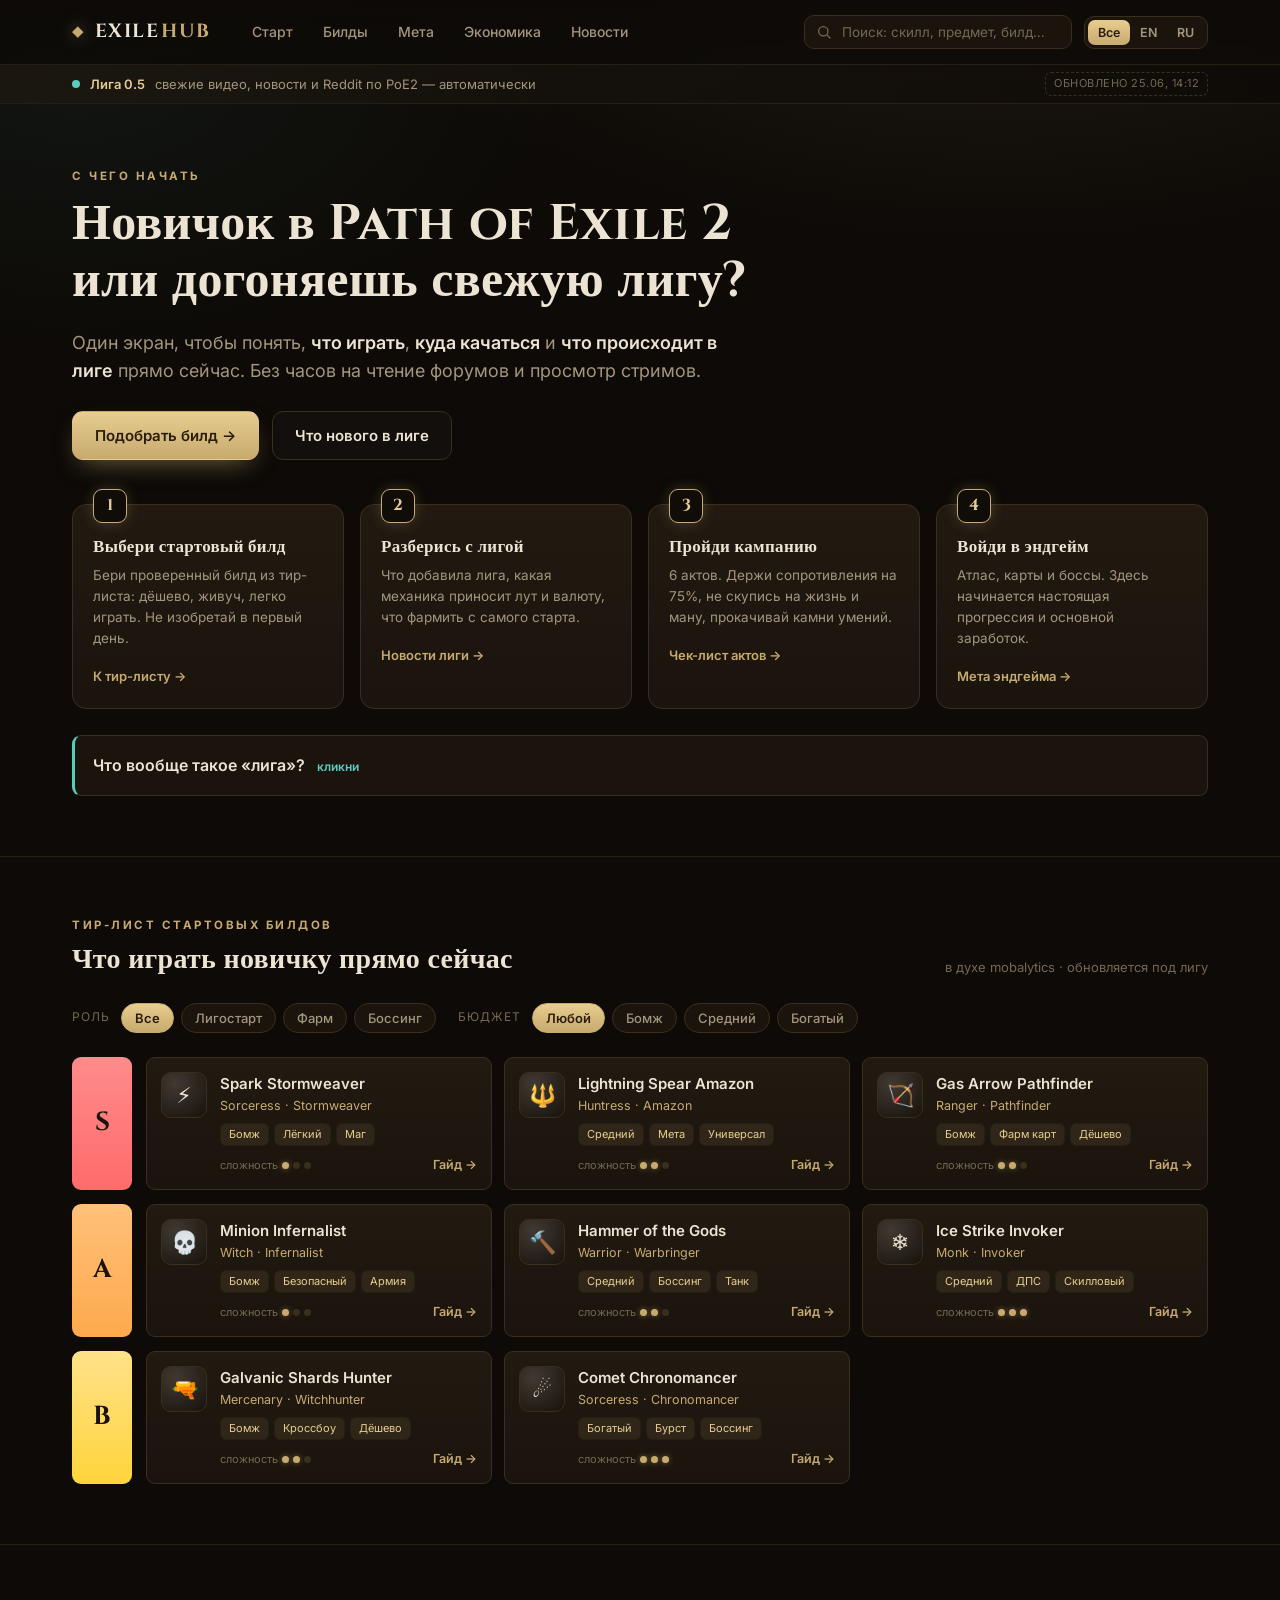
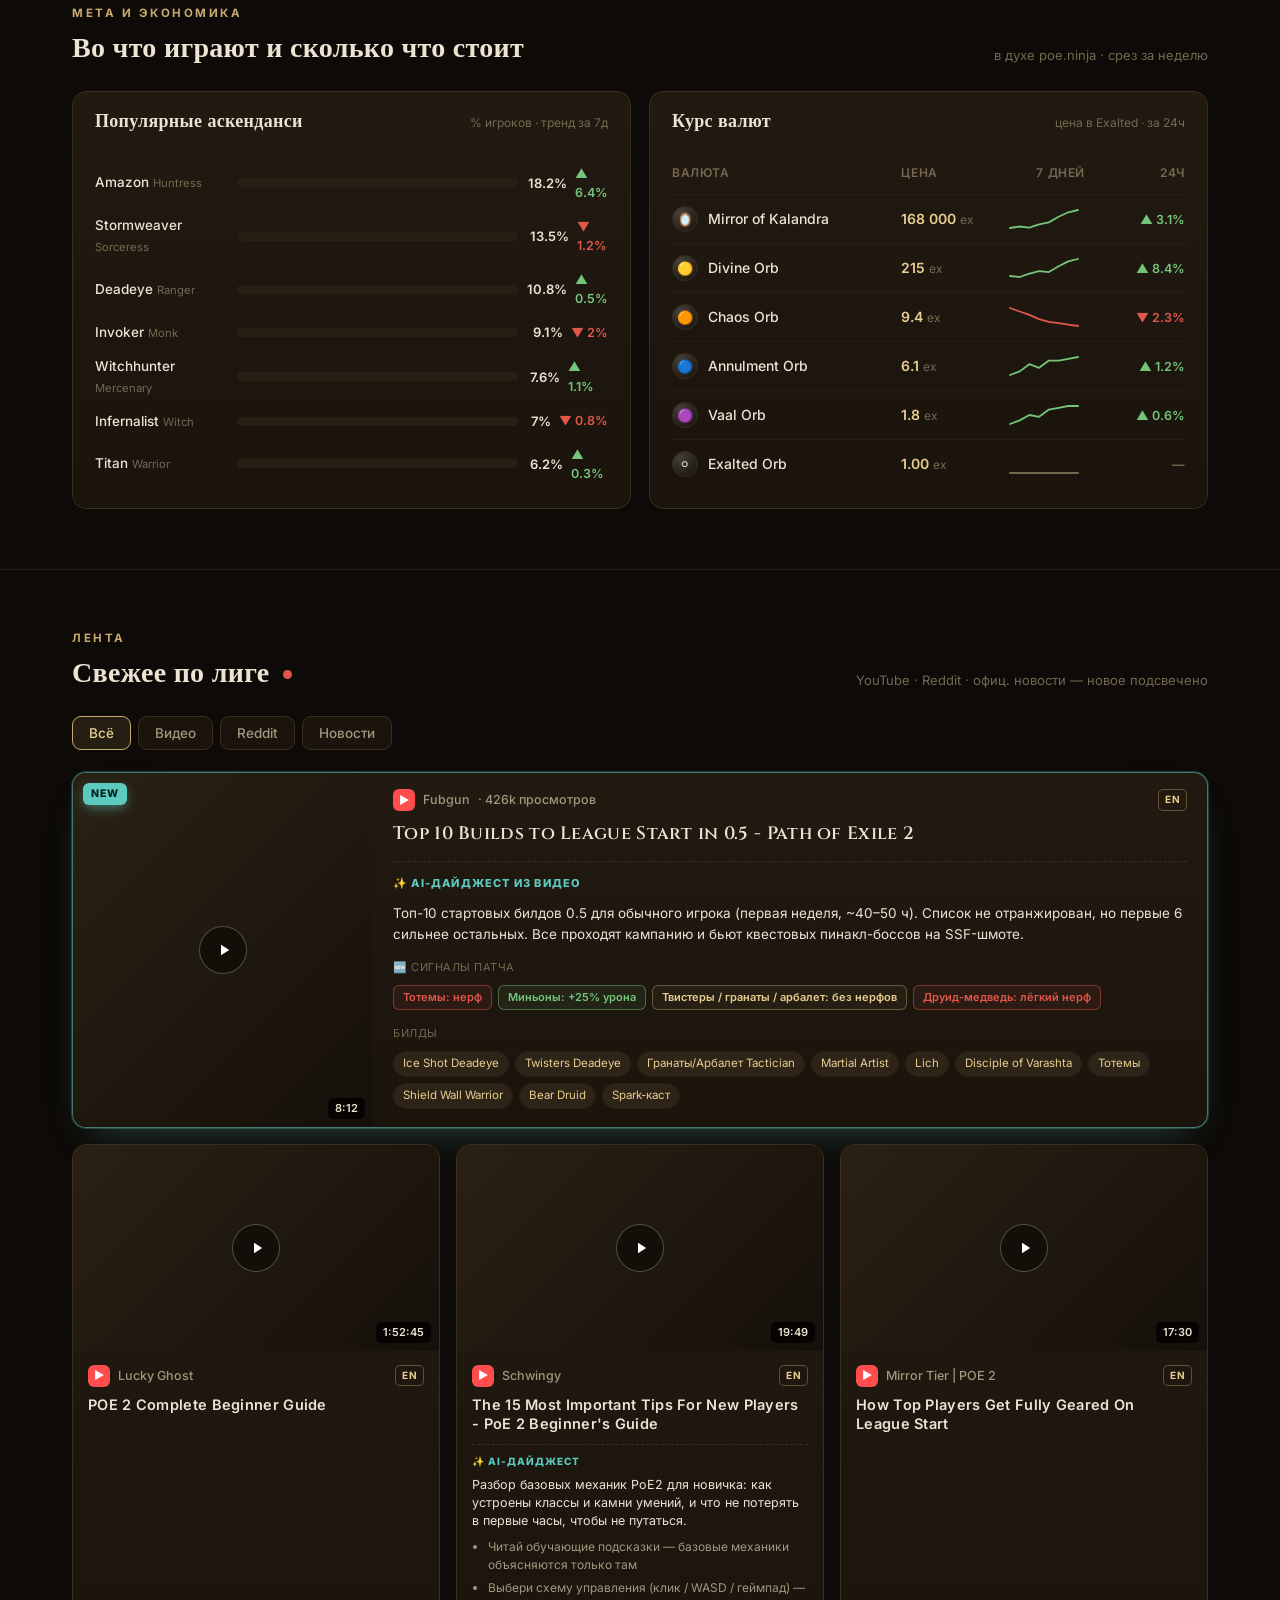
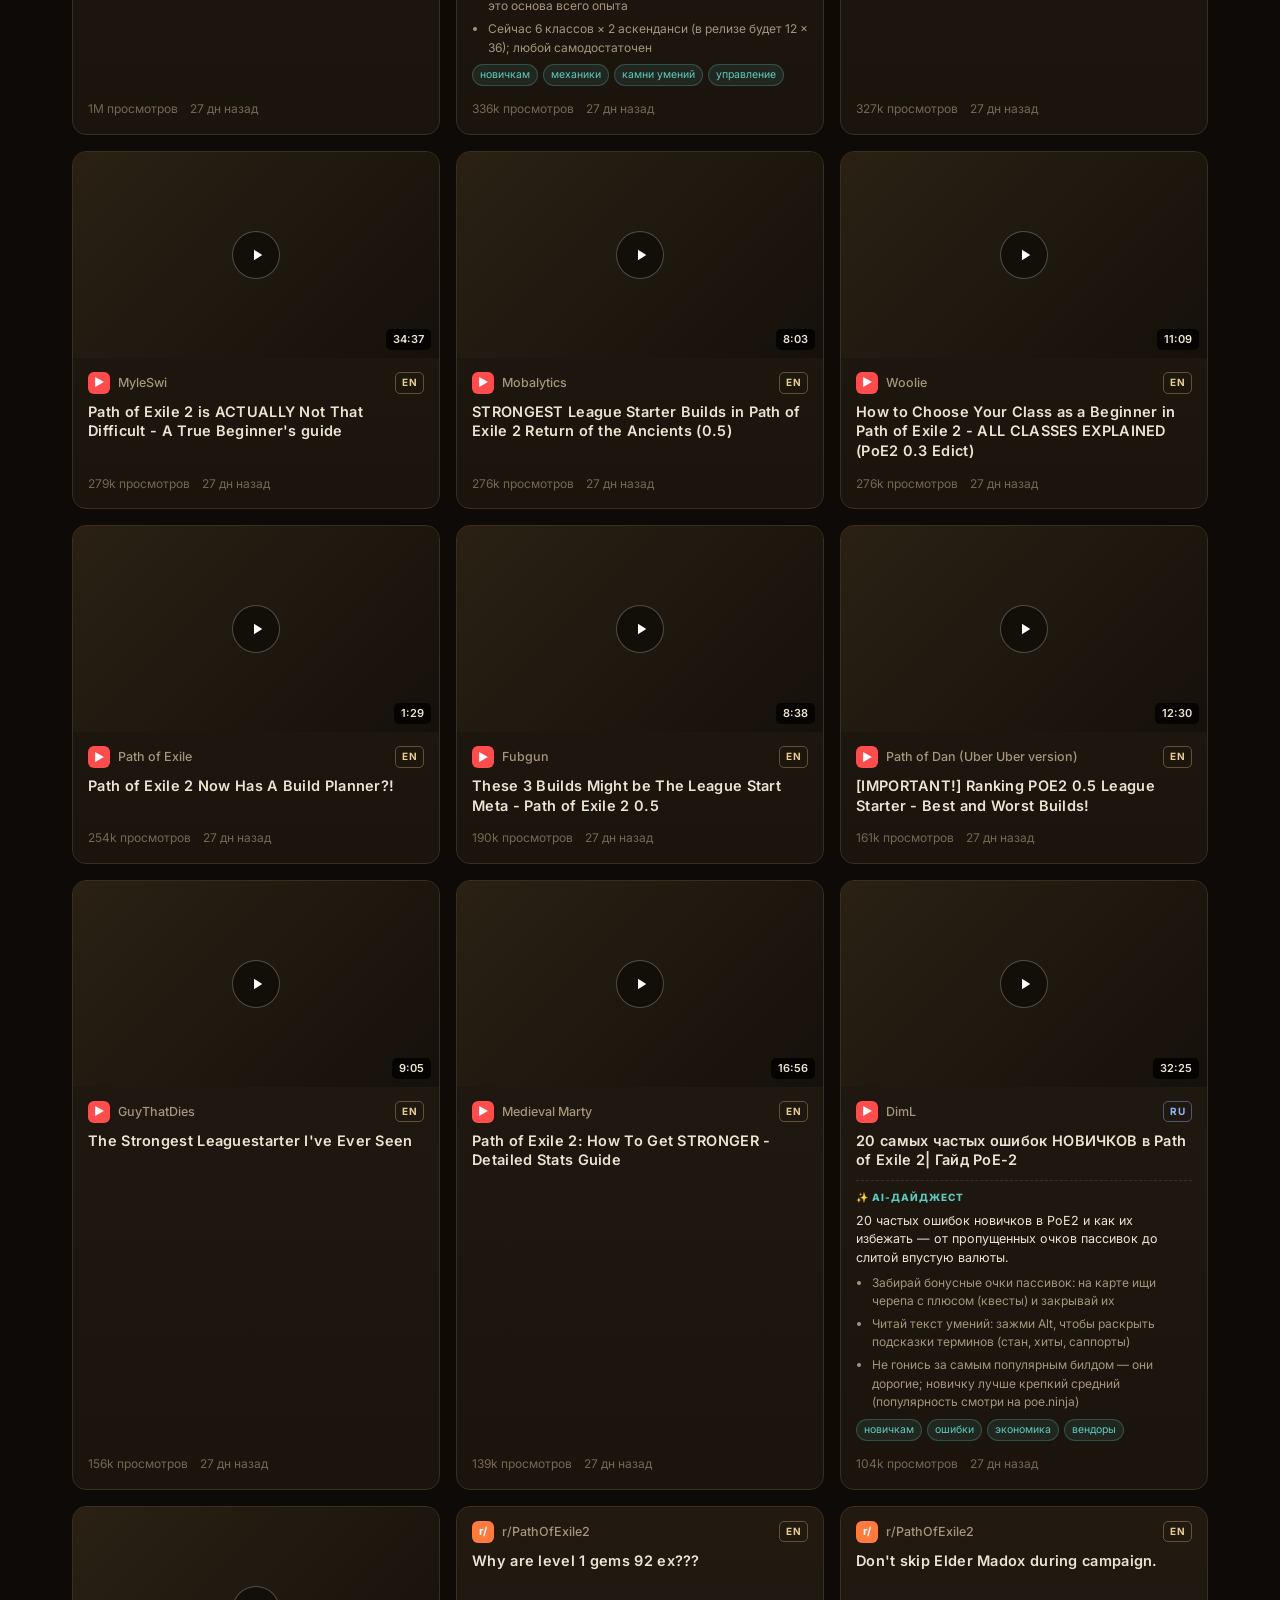
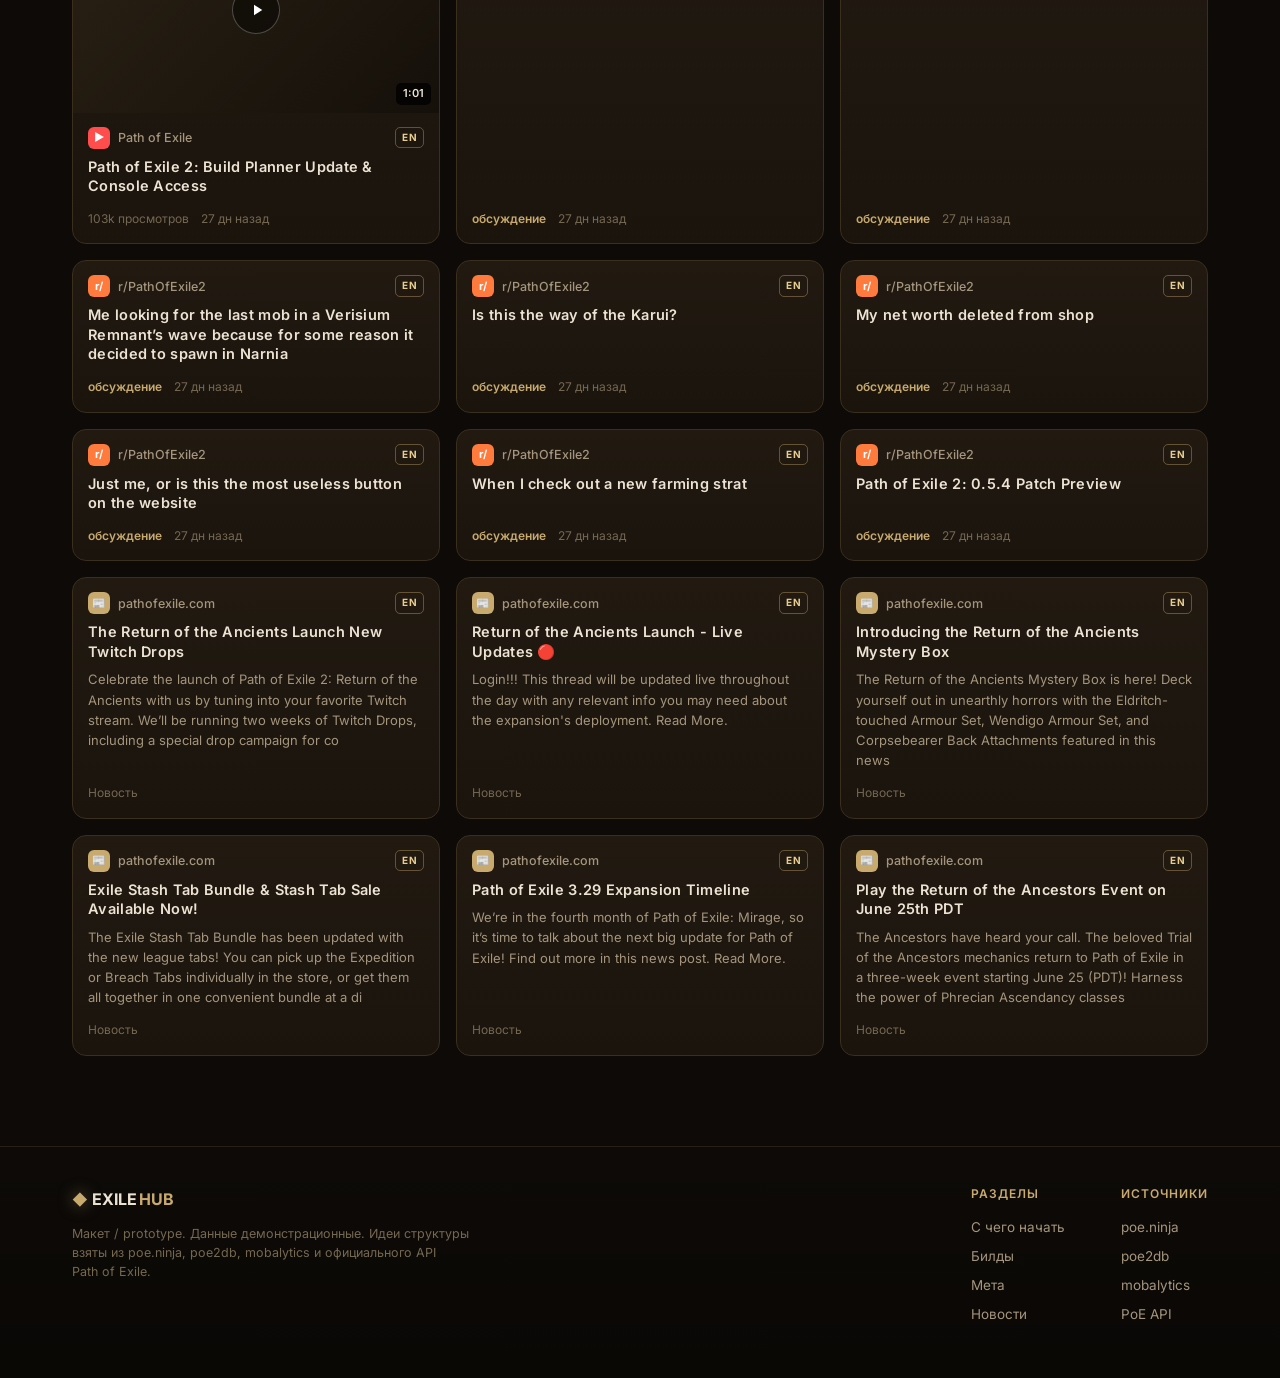
==== web/index.html @ 007eb55d "EXILE HUB: PoE2 aggregator — site, local backend, admin, Telegram Static site (web/) + FastAPI local" ====
<!DOCTYPE html>
<html lang="ru">
<head>
  <meta charset="UTF-8" />
  <meta name="viewport" content="width=device-width, initial-scale=1.0" />
  <title>EXILE HUB — стартовый хаб по Path of Exile 2</title>
  <meta name="description" content="Что играть, куда качаться и что происходит в лиге PoE2 прямо сейчас — на одном экране." />
  <link rel="preconnect" href="https://fonts.googleapis.com" />
  <link rel="preconnect" href="https://fonts.gstatic.com" crossorigin />
  <link href="https://fonts.googleapis.com/css2?family=Cinzel:wght@500;600;700&family=Inter:wght@400;500;600;700&display=swap" rel="stylesheet" />
  <link rel="stylesheet" href="styles.css" />
</head>
<body>
  <!-- ============ HEADER ============ -->
  <header class="site-header">
    <div class="container header-inner">
      <a class="brand" href="#start">
        <span class="brand-mark">◆</span>
        <span class="brand-text">EXILE<span class="brand-accent">HUB</span></span>
      </a>

      <nav class="nav" id="nav">
        <a href="#start">Старт</a>
        <a href="#builds">Билды</a>
        <a href="#meta">Мета</a>
        <a href="#economy">Экономика</a>
        <a href="#feed">Новости</a>
      </nav>

      <div class="header-tools">
        <label class="search">
          <svg viewBox="0 0 24 24" class="ico" aria-hidden="true"><path d="M21 21l-4.3-4.3M11 18a7 7 0 1 1 0-14 7 7 0 0 1 0 14z" fill="none" stroke="currentColor" stroke-width="2" stroke-linecap="round"/></svg>
          <input type="search" placeholder="Поиск: скилл, предмет, билд…" />
        </label>
        <div class="lang-toggle" id="langToggle" role="group" aria-label="Язык контента">
          <button class="lang-btn is-active" data-lang="all">Все</button>
          <button class="lang-btn" data-lang="en">EN</button>
          <button class="lang-btn" data-lang="ru">RU</button>
        </div>
        <button class="burger" id="burger" aria-label="Меню">☰</button>
      </div>
    </div>
    <div class="league-strip">
      <div class="container league-strip-inner">
        <span class="pulse"></span>
        <strong>Лига 0.5</strong>
        <span class="dim">свежие видео, новости и Reddit по PoE2 — автоматически</span>
        <span class="sample-tag">демо-данные</span>
      </div>
    </div>
  </header>

  <main>
    <!-- ============ START / ONBOARDING ============ -->
    <section id="start" class="section hero">
      <div class="container">
        <p class="eyebrow">С чего начать</p>
        <h1 class="hero-title">Новичок в Path&nbsp;of&nbsp;Exile&nbsp;2<br />или догоняешь свежую лигу?</h1>
        <p class="hero-sub">Один экран, чтобы понять, <b>что играть</b>, <b>куда качаться</b> и <b>что происходит в лиге</b> прямо сейчас. Без часов на чтение форумов и просмотр стримов.</p>
        <div class="hero-cta">
          <a class="btn btn-gold" href="#builds">Подобрать билд →</a>
          <a class="btn btn-ghost" href="#feed">Что нового в лиге</a>
        </div>

        <ol class="roadmap" aria-label="Роадмап новичка">
          <li class="rm-card">
            <span class="rm-num">1</span>
            <h3>Выбери стартовый билд</h3>
            <p>Бери проверенный билд из тир-листа: дёшево, живуч, легко играть. Не изобретай в первый день.</p>
            <a href="#builds" class="rm-link">К тир-листу →</a>
          </li>
          <li class="rm-card">
            <span class="rm-num">2</span>
            <h3>Разберись с лигой</h3>
            <p>Что добавила лига, какая механика приносит лут и валюту, что фармить с самого старта.</p>
            <a href="#feed" class="rm-link">Новости лиги →</a>
          </li>
          <li class="rm-card">
            <span class="rm-num">3</span>
            <h3>Пройди кампанию</h3>
            <p>6 актов. Держи сопротивления на 75%, не скупись на жизнь и ману, прокачивай камни умений.</p>
            <a href="#start" class="rm-link">Чек-лист актов →</a>
          </li>
          <li class="rm-card">
            <span class="rm-num">4</span>
            <h3>Войди в эндгейм</h3>
            <p>Атлас, карты и боссы. Здесь начинается настоящая прогрессия и основной заработок.</p>
            <a href="#meta" class="rm-link">Мета эндгейма →</a>
          </li>
        </ol>

        <details class="explainer">
          <summary>Что вообще такое «лига»? <span class="exp-hint">кликни</span></summary>
          <p>Лига — это сезонный перезапуск игры. Все начинают с нуля на новой экономике, добавляется временная механика и новый контент. Свежий старт = равные условия для всех и самая живая торговля. Когда лига заканчивается, персонажи переезжают в «постоянный» режим, а через пару месяцев стартует следующая.</p>
        </details>
      </div>
    </section>

    <!-- ============ BUILD TIER LIST ============ -->
    <section id="builds" class="section">
      <div class="container">
        <div class="section-head">
          <div>
            <p class="eyebrow">Тир-лист стартовых билдов</p>
            <h2>Что играть новичку прямо сейчас</h2>
          </div>
          <p class="section-note">в духе mobalytics · обновляется под лигу</p>
        </div>

        <div class="filters" id="buildFilters">
          <div class="filter-group" data-filter="role">
            <span class="filter-label">Роль</span>
            <button class="chip is-active" data-value="all">Все</button>
            <button class="chip" data-value="Лигостарт">Лигостарт</button>
            <button class="chip" data-value="Фарм">Фарм</button>
            <button class="chip" data-value="Боссинг">Боссинг</button>
          </div>
          <div class="filter-group" data-filter="budget">
            <span class="filter-label">Бюджет</span>
            <button class="chip is-active" data-value="all">Любой</button>
            <button class="chip" data-value="Бомж">Бомж</button>
            <button class="chip" data-value="Средний">Средний</button>
            <button class="chip" data-value="Богатый">Богатый</button>
          </div>
        </div>

        <div class="tierlist" id="tierlist"><!-- JS renders tier rows --></div>
      </div>
    </section>

    <!-- ============ META + ECONOMY ============ -->
    <section id="meta" class="section">
      <div class="container">
        <div class="section-head">
          <div>
            <p class="eyebrow">Мета и экономика</p>
            <h2>Во что играют и сколько что стоит</h2>
          </div>
          <p class="section-note">в духе poe.ninja · срез за неделю</p>
        </div>

        <div class="meta-grid">
          <div class="card panel">
            <div class="panel-head">
              <h3>Популярные аскенданси</h3>
              <span class="panel-sub">% игроков · тренд за 7д</span>
            </div>
            <ul class="bar-list" id="ascMeta"><!-- JS --></ul>
          </div>

          <div class="card panel" id="economy">
            <div class="panel-head">
              <h3>Курс валют</h3>
              <span class="panel-sub">цена в Exalted · за 24ч</span>
            </div>
            <div class="table-wrap">
              <table class="econ-table">
                <thead>
                  <tr><th>Валюта</th><th>Цена</th><th class="ta-c">7 дней</th><th class="ta-r">24ч</th></tr>
                </thead>
                <tbody id="econBody"><!-- JS --></tbody>
              </table>
            </div>
          </div>
        </div>
      </div>
    </section>

    <!-- ============ NEWS / VIDEO FEED ============ -->
    <section id="feed" class="section">
      <div class="container">
        <div class="section-head">
          <div>
            <p class="eyebrow">Лента</p>
            <h2>Свежее по лиге <span class="live-dot"></span></h2>
          </div>
          <p class="section-note">YouTube · Reddit · офиц. новости — новое подсвечено</p>
        </div>

        <div class="feed-tabs" id="feedTabs">
          <button class="tab is-active" data-type="all">Всё</button>
          <button class="tab" data-type="video">Видео</button>
          <button class="tab" data-type="reddit">Reddit</button>
          <button class="tab" data-type="news">Новости</button>
        </div>

        <div class="feed-grid" id="feedGrid"><!-- JS --></div>
      </div>
    </section>
  </main>

  <!-- ============ FOOTER ============ -->
  <footer class="site-footer">
    <div class="container footer-inner">
      <div>
        <span class="brand-mark">◆</span>
        <span class="brand-text">EXILE<span class="brand-accent">HUB</span></span>
        <p class="foot-note">Макет / prototype. Данные демонстрационные. Идеи структуры взяты из poe.ninja, poe2db, mobalytics и официального API Path&nbsp;of&nbsp;Exile.</p>
      </div>
      <div class="foot-cols">
        <div><h4>Разделы</h4><a href="#start">С чего начать</a><a href="#builds">Билды</a><a href="#meta">Мета</a><a href="#feed">Новости</a></div>
        <div><h4>Источники</h4><a href="https://poe.ninja" target="_blank" rel="noopener">poe.ninja</a><a href="https://poe2db.tw" target="_blank" rel="noopener">poe2db</a><a href="https://mobalytics.gg/poe-2" target="_blank" rel="noopener">mobalytics</a><a href="https://www.pathofexile.com/developer/docs" target="_blank" rel="noopener">PoE API</a></div>
      </div>
    </div>
  </footer>

  <script src="app.js"></script>
</body>
</html>
---- web/styles.css ----
/* ============================================================
   EXILE HUB — PoE2 starter hub — mockup stylesheet
   Dark "parchment & gold" Path of Exile aesthetic.
   ============================================================ */

:root {
  --bg:        #0d0a07;
  --bg-2:      #100c08;
  --panel:     #1a140d;
  --panel-2:   #221a11;
  --line:      #3a2e1d;
  --line-soft: #281f14;

  --text:      #ece3d2;
  --muted:     #a4957c;
  --faint:     #756851;

  --gold:      #c8aa6e;
  --gold-br:   #e7cd8f;
  --cyan:      #5ccabf;   /* accent / NEW */
  --red:       #e2574c;
  --green:     #74c47a;

  --tier-s:    #ff6b6b;
  --tier-a:    #ffa94d;
  --tier-b:    #ffd43b;
  --tier-c:    #94d89a;

  --radius:    14px;
  --radius-sm: 9px;
  --shadow:    0 18px 40px -20px rgba(0,0,0,.8);
  --maxw:      1180px;
  --font-d:    'Cinzel', Georgia, serif;
  --font-b:    'Inter', system-ui, -apple-system, 'Segoe UI', Roboto, sans-serif;
}

* { box-sizing: border-box; }

html { scroll-behavior: smooth; scroll-padding-top: 110px; }

body {
  margin: 0;
  font-family: var(--font-b);
  color: var(--text);
  background:
    radial-gradient(1100px 540px at 78% -8%, rgba(200,170,110,.10), transparent 60%),
    radial-gradient(900px 520px at 6% 8%, rgba(92,202,191,.06), transparent 55%),
    var(--bg);
  background-attachment: fixed;
  line-height: 1.55;
  -webkit-font-smoothing: antialiased;
}

a { color: inherit; text-decoration: none; }
h1, h2, h3, h4 { font-family: var(--font-d); font-weight: 600; line-height: 1.15; margin: 0; letter-spacing: .3px; }

.container { width: 100%; max-width: var(--maxw); margin: 0 auto; padding: 0 22px; }

/* ---------- HEADER ---------- */
.site-header {
  position: sticky; top: 0; z-index: 50;
  backdrop-filter: blur(12px);
  background: linear-gradient(180deg, rgba(13,10,7,.92), rgba(13,10,7,.72));
  border-bottom: 1px solid var(--line-soft);
}
.header-inner { display: flex; align-items: center; gap: 22px; height: 64px; }

.brand { display: inline-flex; align-items: center; gap: 9px; font-family: var(--font-d); font-size: 19px; letter-spacing: 1.5px; }
.brand-mark { color: var(--gold); font-size: 15px; filter: drop-shadow(0 0 8px rgba(200,170,110,.5)); }
.brand-text { color: var(--text); font-weight: 700; }
.brand-accent { color: var(--gold); margin-left: 2px; }

.nav { display: flex; gap: 4px; margin-left: 6px; }
.nav a {
  padding: 8px 13px; border-radius: 8px; color: var(--muted);
  font-size: 14px; font-weight: 500; transition: .15s;
}
.nav a:hover { color: var(--text); background: rgba(200,170,110,.08); }

.header-tools { margin-left: auto; display: flex; align-items: center; gap: 12px; }

.search { display: flex; align-items: center; gap: 8px; background: var(--panel); border: 1px solid var(--line); border-radius: 10px; padding: 7px 11px; min-width: 230px; transition: .2s; }
.search:focus-within { border-color: var(--gold); box-shadow: 0 0 0 3px rgba(200,170,110,.12); }
.search .ico { width: 16px; height: 16px; color: var(--faint); flex: none; }
.search input { background: none; border: none; outline: none; color: var(--text); font-size: 13.5px; width: 100%; font-family: var(--font-b); }
.search input::placeholder { color: var(--faint); }

.lang-toggle { display: flex; background: var(--panel); border: 1px solid var(--line); border-radius: 10px; padding: 3px; }
.lang-btn { border: none; background: none; color: var(--muted); font-size: 12.5px; font-weight: 600; padding: 5px 10px; border-radius: 7px; cursor: pointer; font-family: var(--font-b); transition: .15s; }
.lang-btn.is-active { background: linear-gradient(180deg, var(--gold-br), var(--gold)); color: #2a1d08; }

.burger { display: none; background: var(--panel); border: 1px solid var(--line); color: var(--text); font-size: 18px; border-radius: 9px; width: 40px; height: 38px; cursor: pointer; }

/* league strip */
.league-strip { border-top: 1px solid var(--line-soft); background: linear-gradient(90deg, rgba(200,170,110,.07), transparent); }
.league-strip-inner { display: flex; align-items: center; gap: 10px; height: 38px; font-size: 13px; color: var(--muted); flex-wrap: wrap; overflow: hidden; }
.league-strip strong { color: var(--gold-br); font-weight: 600; }
.league-strip .dim { color: var(--muted); }
.league-strip em { color: var(--text); font-style: normal; font-weight: 600; }
.league-strip .sep { color: var(--faint); }
.pulse { width: 8px; height: 8px; border-radius: 50%; background: var(--cyan); box-shadow: 0 0 0 0 rgba(92,202,191,.6); animation: pulse 2s infinite; flex: none; }
@keyframes pulse { 0%{box-shadow:0 0 0 0 rgba(92,202,191,.5)} 70%{box-shadow:0 0 0 7px rgba(92,202,191,0)} 100%{box-shadow:0 0 0 0 rgba(92,202,191,0)} }
.sample-tag { margin-left: auto; font-size: 11px; letter-spacing: .5px; text-transform: uppercase; color: var(--faint); border: 1px dashed var(--line); border-radius: 6px; padding: 2px 8px; }

/* ---------- SECTIONS ---------- */
.section { padding: 60px 0; border-top: 1px solid var(--line-soft); }
.section:first-of-type { border-top: none; }
.eyebrow { text-transform: uppercase; letter-spacing: 2.5px; font-size: 11.5px; font-weight: 700; color: var(--gold); margin: 0 0 10px; }
.section-head { display: flex; align-items: flex-end; justify-content: space-between; gap: 16px; margin-bottom: 26px; flex-wrap: wrap; }
.section-head h2 { font-size: 28px; }
.section-note { color: var(--faint); font-size: 13px; margin: 0; }

/* ---------- HERO ---------- */
.hero { padding-top: 64px; }
.hero-title { font-size: clamp(30px, 5vw, 50px); font-weight: 700; }
.hero-sub { color: var(--muted); font-size: clamp(15px, 2vw, 18px); max-width: 680px; margin: 18px 0 26px; }
.hero-sub b { color: var(--text); font-weight: 600; }
.hero-cta { display: flex; gap: 13px; flex-wrap: wrap; }

.btn { display: inline-flex; align-items: center; gap: 8px; font-weight: 600; font-size: 15px; padding: 12px 22px; border-radius: 11px; cursor: pointer; transition: .18s; border: 1px solid transparent; font-family: var(--font-b); }
.btn-gold { background: linear-gradient(180deg, var(--gold-br), var(--gold)); color: #2a1d08; box-shadow: 0 10px 26px -10px rgba(200,170,110,.6); }
.btn-gold:hover { transform: translateY(-2px); box-shadow: 0 16px 30px -10px rgba(200,170,110,.7); }
.btn-ghost { background: rgba(255,255,255,.02); border-color: var(--line); color: var(--text); }
.btn-ghost:hover { border-color: var(--gold); color: var(--gold-br); }

/* roadmap */
.roadmap { list-style: none; padding: 0; margin: 44px 0 0; display: grid; grid-template-columns: repeat(4, 1fr); gap: 16px; counter-reset: rm; }
.rm-card { position: relative; background: linear-gradient(180deg, var(--panel-2), var(--panel)); border: 1px solid var(--line); border-radius: var(--radius); padding: 24px 20px 20px; transition: .2s; }
.rm-card:hover { border-color: var(--gold); transform: translateY(-3px); box-shadow: var(--shadow); }
.rm-num { position: absolute; top: -16px; left: 20px; width: 34px; height: 34px; display: grid; place-items: center; font-family: var(--font-d); font-weight: 700; color: var(--gold-br); background: var(--bg-2); border: 1px solid var(--gold); border-radius: 9px; box-shadow: 0 0 16px -4px rgba(200,170,110,.5); }
.rm-card h3 { font-size: 17px; margin: 8px 0 9px; }
.rm-card p { color: var(--muted); font-size: 13.5px; margin: 0 0 14px; }
.rm-link { color: var(--gold); font-size: 13px; font-weight: 600; }
.rm-link:hover { color: var(--gold-br); }

.explainer { margin-top: 26px; background: var(--panel); border: 1px solid var(--line); border-left: 3px solid var(--cyan); border-radius: var(--radius-sm); padding: 4px 18px; }
.explainer summary { cursor: pointer; padding: 13px 0; font-weight: 600; color: var(--text); list-style: none; }
.explainer summary::-webkit-details-marker { display: none; }
.exp-hint { color: var(--cyan); font-size: 12px; font-weight: 600; margin-left: 8px; }
.explainer p { color: var(--muted); font-size: 14px; margin: 0 0 14px; max-width: 760px; }

/* ---------- FILTERS / CHIPS ---------- */
.filters { display: flex; flex-wrap: wrap; gap: 22px; margin-bottom: 24px; }
.filter-group { display: flex; align-items: center; gap: 7px; flex-wrap: wrap; }
.filter-label { font-size: 12px; text-transform: uppercase; letter-spacing: 1px; color: var(--faint); margin-right: 4px; }
.chip { background: var(--panel); border: 1px solid var(--line); color: var(--muted); font-size: 13px; font-weight: 500; padding: 6px 13px; border-radius: 999px; cursor: pointer; transition: .15s; font-family: var(--font-b); }
.chip:hover { border-color: var(--gold); color: var(--text); }
.chip.is-active { background: linear-gradient(180deg, var(--gold-br), var(--gold)); color: #2a1d08; border-color: var(--gold); font-weight: 600; }

/* ---------- TIER LIST ---------- */
.tierlist { display: flex; flex-direction: column; gap: 14px; }
.tier-row { display: grid; grid-template-columns: 60px 1fr; gap: 14px; align-items: stretch; }
.tier-badge { display: grid; place-items: center; font-family: var(--font-d); font-weight: 700; font-size: 26px; border-radius: var(--radius-sm); color: #1a1206; }
.tier-S { background: linear-gradient(180deg, #ff8b8b, var(--tier-s)); }
.tier-A { background: linear-gradient(180deg, #ffc078, var(--tier-a)); }
.tier-B { background: linear-gradient(180deg, #ffe28a, var(--tier-b)); }
.tier-cards { display: grid; grid-template-columns: repeat(auto-fill, minmax(260px, 1fr)); gap: 12px; }

.build-card { display: flex; gap: 13px; background: linear-gradient(180deg, var(--panel-2), var(--panel)); border: 1px solid var(--line); border-radius: var(--radius-sm); padding: 14px; transition: .18s; cursor: pointer; }
.build-card:hover { border-color: var(--gold); transform: translateY(-2px); box-shadow: var(--shadow); }
.build-icon { width: 46px; height: 46px; flex: none; border-radius: 10px; display: grid; place-items: center; font-size: 22px; background: radial-gradient(circle at 30% 25%, rgba(255,255,255,.14), rgba(0,0,0,.25)); border: 1px solid var(--line); }
.build-body { min-width: 0; flex: 1; }
.build-name { font-weight: 600; font-size: 15px; color: var(--text); }
.build-asc { font-size: 12.5px; color: var(--gold); margin: 1px 0 8px; }
.build-tags { display: flex; flex-wrap: wrap; gap: 5px; margin-bottom: 9px; }
.tag { font-size: 11px; padding: 2px 8px; border-radius: 6px; background: rgba(200,170,110,.1); color: var(--gold-br); border: 1px solid var(--line-soft); }
.build-foot { display: flex; align-items: center; justify-content: space-between; gap: 8px; }
.difficulty { display: flex; align-items: center; gap: 4px; font-size: 11px; color: var(--faint); }
.pip { width: 7px; height: 7px; border-radius: 50%; background: var(--line); }
.pip.on { background: var(--gold); box-shadow: 0 0 6px -1px var(--gold); }
.build-link { font-size: 12.5px; color: var(--gold); font-weight: 600; }
.build-link:hover { color: var(--gold-br); }

/* ---------- META + ECONOMY ---------- */
.meta-grid { display: grid; grid-template-columns: 1fr 1fr; gap: 18px; }
.card.panel { background: linear-gradient(180deg, var(--panel-2), var(--panel)); border: 1px solid var(--line); border-radius: var(--radius); padding: 20px 22px; }
.panel-head { display: flex; align-items: baseline; justify-content: space-between; gap: 10px; margin-bottom: 16px; padding-bottom: 14px; border-bottom: 1px solid var(--line-soft); }
.panel-head h3 { font-size: 18px; }
.panel-sub { font-size: 12px; color: var(--faint); }

.bar-list { list-style: none; margin: 0; padding: 0; display: flex; flex-direction: column; gap: 13px; }
.bar-row { display: grid; grid-template-columns: 130px 1fr 78px; align-items: center; gap: 12px; }
.bar-name { font-size: 13.5px; font-weight: 500; }
.bar-name small { color: var(--faint); font-weight: 400; }
.bar-track { height: 9px; background: var(--line-soft); border-radius: 999px; overflow: hidden; }
.bar-fill { height: 100%; background: linear-gradient(90deg, var(--gold), var(--gold-br)); border-radius: 999px; }
.bar-meta { display: flex; align-items: center; justify-content: flex-end; gap: 8px; font-size: 13px; }
.bar-pct { font-weight: 600; color: var(--text); }

.delta { font-weight: 600; font-size: 12.5px; }
.delta.up { color: var(--green); }
.delta.down { color: var(--red); }

.table-wrap { overflow-x: auto; }
.econ-table { width: 100%; border-collapse: collapse; font-size: 14px; }
.econ-table th { text-align: left; font-weight: 600; color: var(--faint); font-size: 12px; text-transform: uppercase; letter-spacing: .6px; padding: 0 0 12px; }
.econ-table td { padding: 11px 0; border-top: 1px solid var(--line-soft); }
.econ-table .ta-c { text-align: center; } .econ-table .ta-r { text-align: right; }
.cur-cell { display: flex; align-items: center; gap: 10px; }
.cur-orb { width: 26px; height: 26px; border-radius: 50%; display: grid; place-items: center; font-size: 13px; border: 1px solid var(--line); background: radial-gradient(circle at 30% 25%, rgba(255,255,255,.18), rgba(0,0,0,.3)); }
.cur-name { font-weight: 500; }
.cur-price { font-weight: 600; color: var(--gold-br); }
.spark { display: block; }

/* ---------- FEED ---------- */
.live-dot { display: inline-block; width: 9px; height: 9px; border-radius: 50%; background: var(--red); margin-left: 6px; box-shadow: 0 0 0 0 rgba(226,87,76,.6); animation: pulse-r 1.8s infinite; vertical-align: middle; }
@keyframes pulse-r { 0%{box-shadow:0 0 0 0 rgba(226,87,76,.5)} 70%{box-shadow:0 0 0 8px rgba(226,87,76,0)} 100%{box-shadow:0 0 0 0 rgba(226,87,76,0)} }

.feed-tabs { display: flex; gap: 7px; margin-bottom: 22px; flex-wrap: wrap; }
.tab { background: var(--panel); border: 1px solid var(--line); color: var(--muted); font-size: 13.5px; font-weight: 500; padding: 8px 16px; border-radius: 9px; cursor: pointer; font-family: var(--font-b); transition: .15s; }
.tab:hover { color: var(--text); border-color: var(--gold); }
.tab.is-active { background: rgba(200,170,110,.12); color: var(--gold-br); border-color: var(--gold); }

.feed-grid { display: grid; grid-template-columns: repeat(auto-fill, minmax(310px, 1fr)); gap: 16px; }
.feed-card { position: relative; display: flex; flex-direction: column; background: linear-gradient(180deg, var(--panel-2), var(--panel)); border: 1px solid var(--line); border-radius: var(--radius); overflow: hidden; transition: .18s; cursor: pointer; }
.feed-card:hover { border-color: var(--gold); transform: translateY(-3px); box-shadow: var(--shadow); }
.feed-card.is-new { border-color: rgba(92,202,191,.55); box-shadow: 0 0 0 1px rgba(92,202,191,.25), 0 18px 40px -22px rgba(92,202,191,.4); }
.feed-card.is-new::before { content: "NEW"; position: absolute; top: 10px; left: 10px; z-index: 2; font-size: 10.5px; font-weight: 800; letter-spacing: 1px; color: #04201d; background: var(--cyan); padding: 3px 8px; border-radius: 6px; box-shadow: 0 4px 12px -2px rgba(92,202,191,.6); }

.thumb { position: relative; aspect-ratio: 16/9; background: linear-gradient(135deg, #2a2114, #15100a); display: grid; place-items: center; overflow: hidden; }
.thumb-emoji { font-size: 40px; opacity: .8; }
.thumb-img { position: absolute; inset: 0; width: 100%; height: 100%; object-fit: cover; }
.thumb-grad-1 { background: linear-gradient(135deg, #3a2a16, #1b1810); }
.thumb-grad-2 { background: linear-gradient(135deg, #163030, #101a1a); }
.thumb-grad-3 { background: linear-gradient(135deg, #2e1830, #181018); }
.play { position: absolute; width: 48px; height: 48px; border-radius: 50%; background: rgba(13,10,7,.7); border: 1px solid rgba(255,255,255,.25); display: grid; place-items: center; color: #fff; }
.play svg { width: 18px; height: 18px; margin-left: 2px; }
.duration { position: absolute; bottom: 8px; right: 8px; font-size: 11px; font-weight: 600; background: rgba(0,0,0,.78); padding: 2px 7px; border-radius: 5px; }

.feed-body { padding: 14px 15px 15px; display: flex; flex-direction: column; gap: 8px; flex: 1; }
.feed-src { display: flex; align-items: center; gap: 8px; font-size: 12.5px; }
.src-badge { width: 22px; height: 22px; border-radius: 6px; display: grid; place-items: center; font-size: 11px; font-weight: 700; color: #1a1206; flex: none; }
.src-yt { background: #ff4d4d; color: #fff; } .src-reddit { background: #ff7a3d; color: #fff; } .src-news { background: var(--gold); }
.src-name { color: var(--muted); font-weight: 500; }
.lang-pill { margin-left: auto; font-size: 10px; font-weight: 700; letter-spacing: .5px; padding: 2px 6px; border-radius: 5px; border: 1px solid var(--line); color: var(--muted); }
.lang-pill.ru { color: #8fb4ff; border-color: rgba(143,180,255,.4); }
.lang-pill.en { color: var(--gold-br); border-color: rgba(200,170,110,.4); }
.feed-title { font-family: var(--font-b); font-weight: 600; font-size: 14.5px; line-height: 1.35; color: var(--text); }
.feed-card:hover .feed-title { color: var(--gold-br); }
.feed-snippet { font-size: 13px; color: var(--muted); margin: 0; }
.feed-meta { display: flex; align-items: center; gap: 12px; margin-top: auto; padding-top: 6px; font-size: 12px; color: var(--faint); }
.feed-meta .up { color: var(--gold); font-weight: 600; }

.feed-news { } /* news cards have no thumb; styled inline */

/* featured card with AI digest */
.feed-card.featured { grid-column: 1 / -1; flex-direction: row; }
.feed-card.featured .thumb { width: 300px; flex: none; aspect-ratio: auto; }
.feed-card.featured .feed-body { padding: 16px 20px 18px; gap: 11px; }
.feed-card.featured .feed-title { font-family: var(--font-d); font-size: 18px; }

.digest { margin-top: 4px; border-top: 1px dashed var(--line); padding-top: 13px; display: flex; flex-direction: column; gap: 11px; }
.digest-label { color: var(--cyan); font-size: 11px; font-weight: 800; letter-spacing: 1.2px; text-transform: uppercase; }
.digest-tldr { font-size: 13.5px; color: var(--text); margin: 0; line-height: 1.5; }
.digest-block { display: flex; align-items: flex-start; gap: 9px; flex-wrap: wrap; }
.digest-row-label { font-size: 11px; color: var(--faint); text-transform: uppercase; letter-spacing: .5px; padding-top: 4px; white-space: nowrap; }
.signals, .build-chips { display: flex; flex-wrap: wrap; gap: 6px; }
.signal { font-size: 11px; padding: 3px 9px; border-radius: 6px; border: 1px solid var(--line); font-weight: 600; }
.signal.up   { color: var(--green);   border-color: rgba(116,196,122,.45); background: rgba(116,196,122,.08); }
.signal.down { color: var(--red);     border-color: rgba(226,87,76,.45);  background: rgba(226,87,76,.08); }
.signal.ok   { color: var(--gold-br); border-color: rgba(200,170,110,.40); background: rgba(200,170,110,.06); }
.build-chip { font-size: 11.5px; padding: 3px 9px; border-radius: 999px; background: rgba(200,170,110,.1); color: var(--gold-br); border: 1px solid var(--line-soft); }
.digest-points { margin: 0; padding-left: 18px; display: flex; flex-direction: column; gap: 4px; }
.digest-points li { font-size: 13px; color: var(--muted); }

/* compact digest on regular video cards */
.digest-mini { margin-top: 2px; border-top: 1px dashed var(--line); padding-top: 9px; display: flex; flex-direction: column; gap: 7px; }
.digest-mini-label { color: var(--cyan); font-size: 10px; font-weight: 800; letter-spacing: 1px; text-transform: uppercase; }
.digest-mini-tldr { font-size: 12.5px; color: var(--text); margin: 0; line-height: 1.45; display: -webkit-box; -webkit-line-clamp: 3; -webkit-box-orient: vertical; overflow: hidden; }
.digest-points.mini { padding-left: 16px; }
.digest-points.mini li { font-size: 12px; }
.mini-tags { display: flex; flex-wrap: wrap; gap: 5px; }
.mini-tag { font-size: 10.5px; padding: 2px 7px; border-radius: 999px; background: rgba(92,202,191,.1); color: var(--cyan); border: 1px solid rgba(92,202,191,.25); }

/* ---------- FOOTER ---------- */
.site-footer { border-top: 1px solid var(--line-soft); padding: 40px 0 50px; margin-top: 30px; background: linear-gradient(180deg, transparent, rgba(0,0,0,.25)); }
.footer-inner { display: flex; justify-content: space-between; gap: 40px; flex-wrap: wrap; }
.foot-note { color: var(--faint); font-size: 12.5px; max-width: 420px; margin: 12px 0 0; }
.foot-cols { display: flex; gap: 56px; }
.foot-cols h4 { font-family: var(--font-b); font-size: 12px; text-transform: uppercase; letter-spacing: 1px; color: var(--gold); margin: 0 0 12px; }
.foot-cols a { display: block; color: var(--muted); font-size: 13.5px; padding: 4px 0; }
.foot-cols a:hover { color: var(--text); }

.hidden { display: none !important; }

/* ---------- RESPONSIVE ---------- */
@media (max-width: 960px) {
  .roadmap { grid-template-columns: repeat(2, 1fr); }
  .meta-grid { grid-template-columns: 1fr; }
}
@media (max-width: 720px) {
  .nav { position: absolute; top: 64px; left: 0; right: 0; flex-direction: column; gap: 0; background: var(--bg-2); border-bottom: 1px solid var(--line); padding: 8px; transform: translateY(-200%); transition: .25s; }
  .nav.open { transform: translateY(0); }
  .nav a { padding: 12px; border-radius: 8px; }
  .search { display: none; }
  .burger { display: block; }
  .section-head h2 { font-size: 23px; }
  .league-mech, .league-strip .sep { display: none; }
  .league-strip .sample-tag { margin-left: 8px; }
  .feed-card.featured { flex-direction: column; }
  .feed-card.featured .thumb { width: 100%; aspect-ratio: 16/9; }
}
@media (max-width: 460px) {
  .roadmap { grid-template-columns: 1fr; }
  .tier-row { grid-template-columns: 46px 1fr; }
}
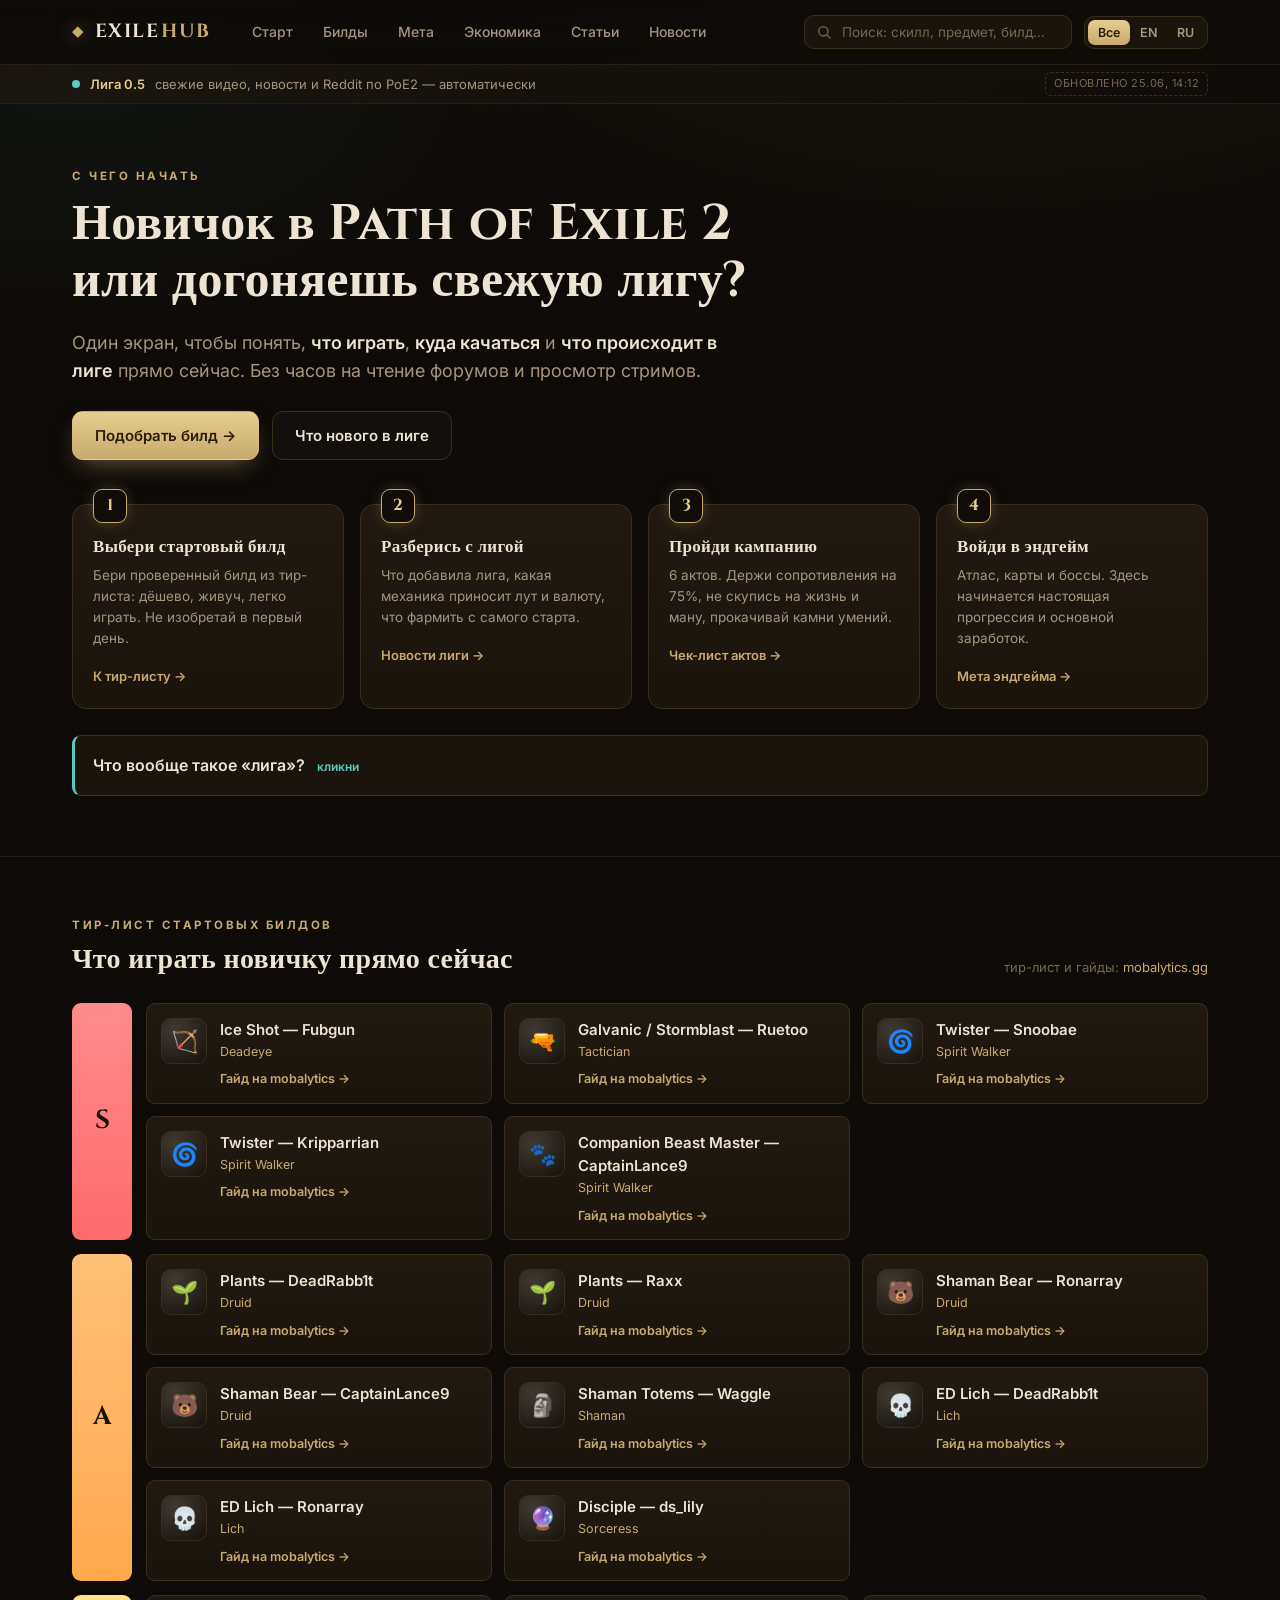
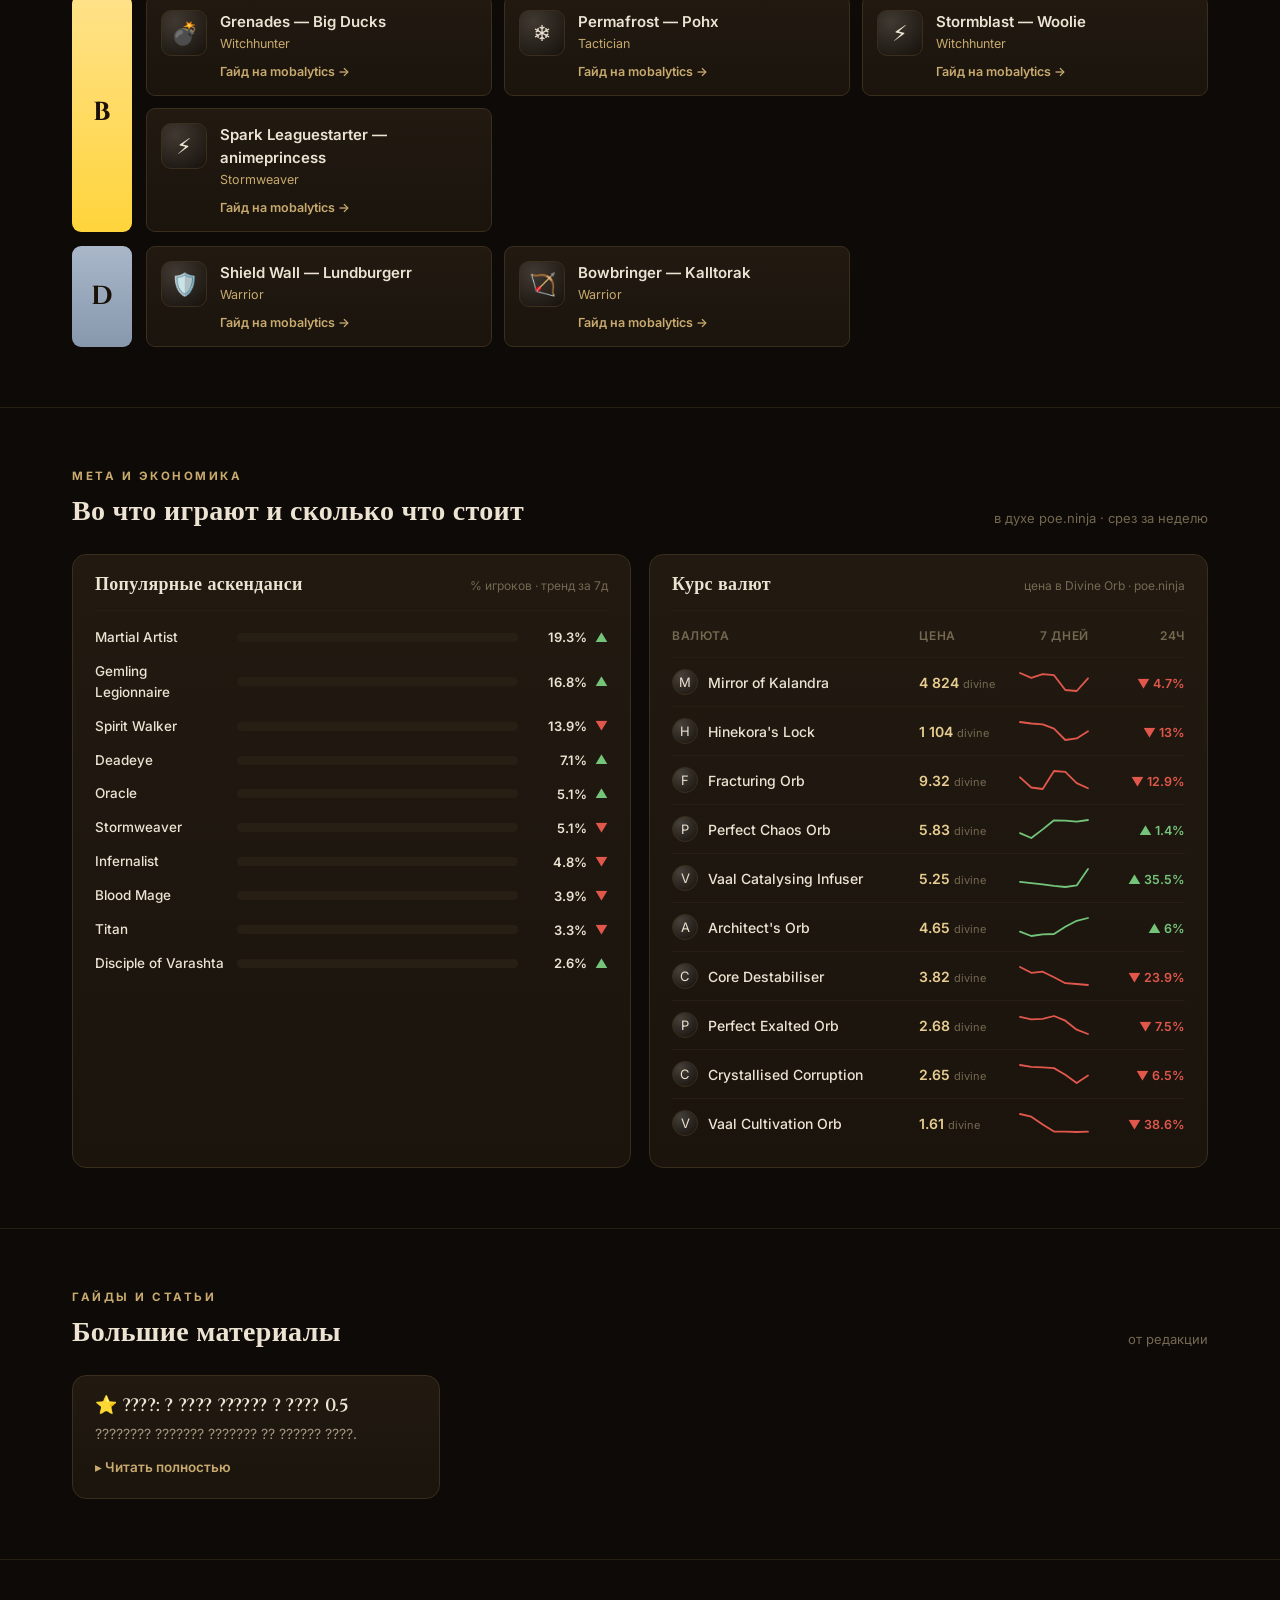
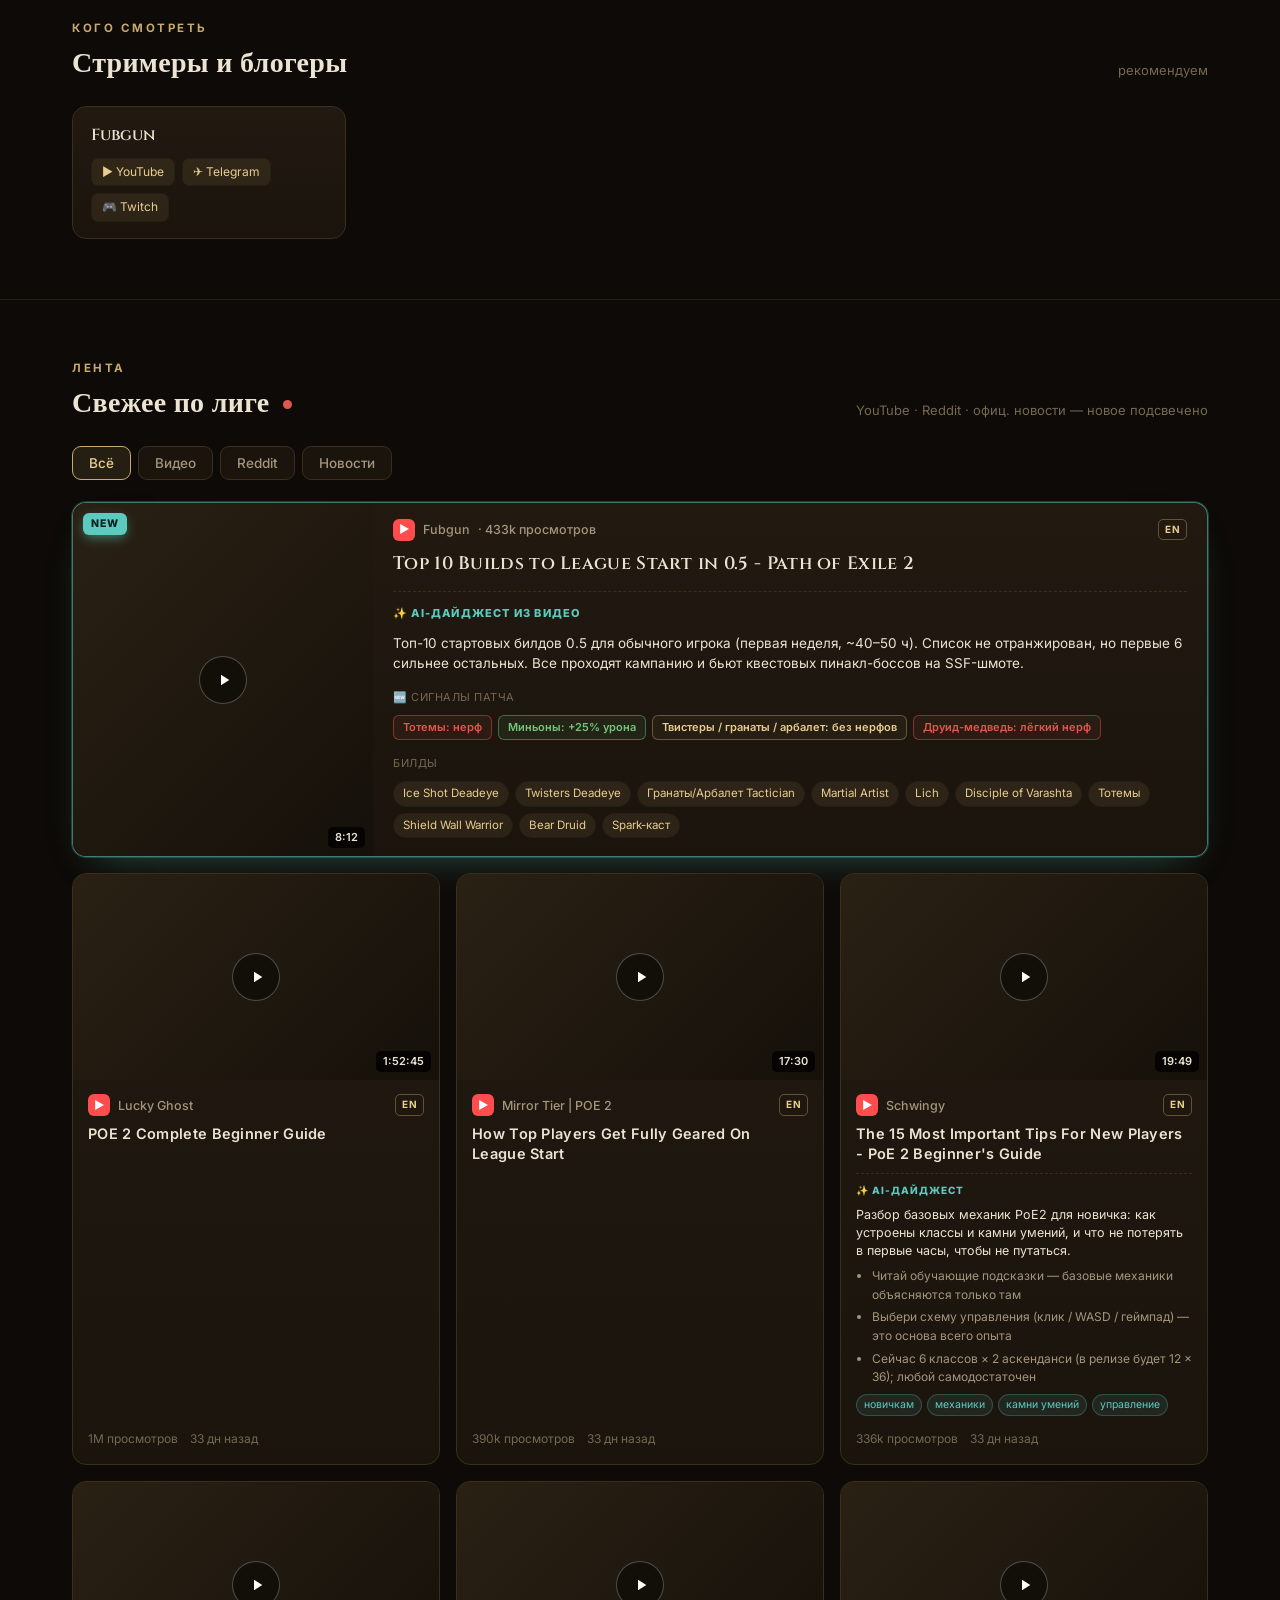
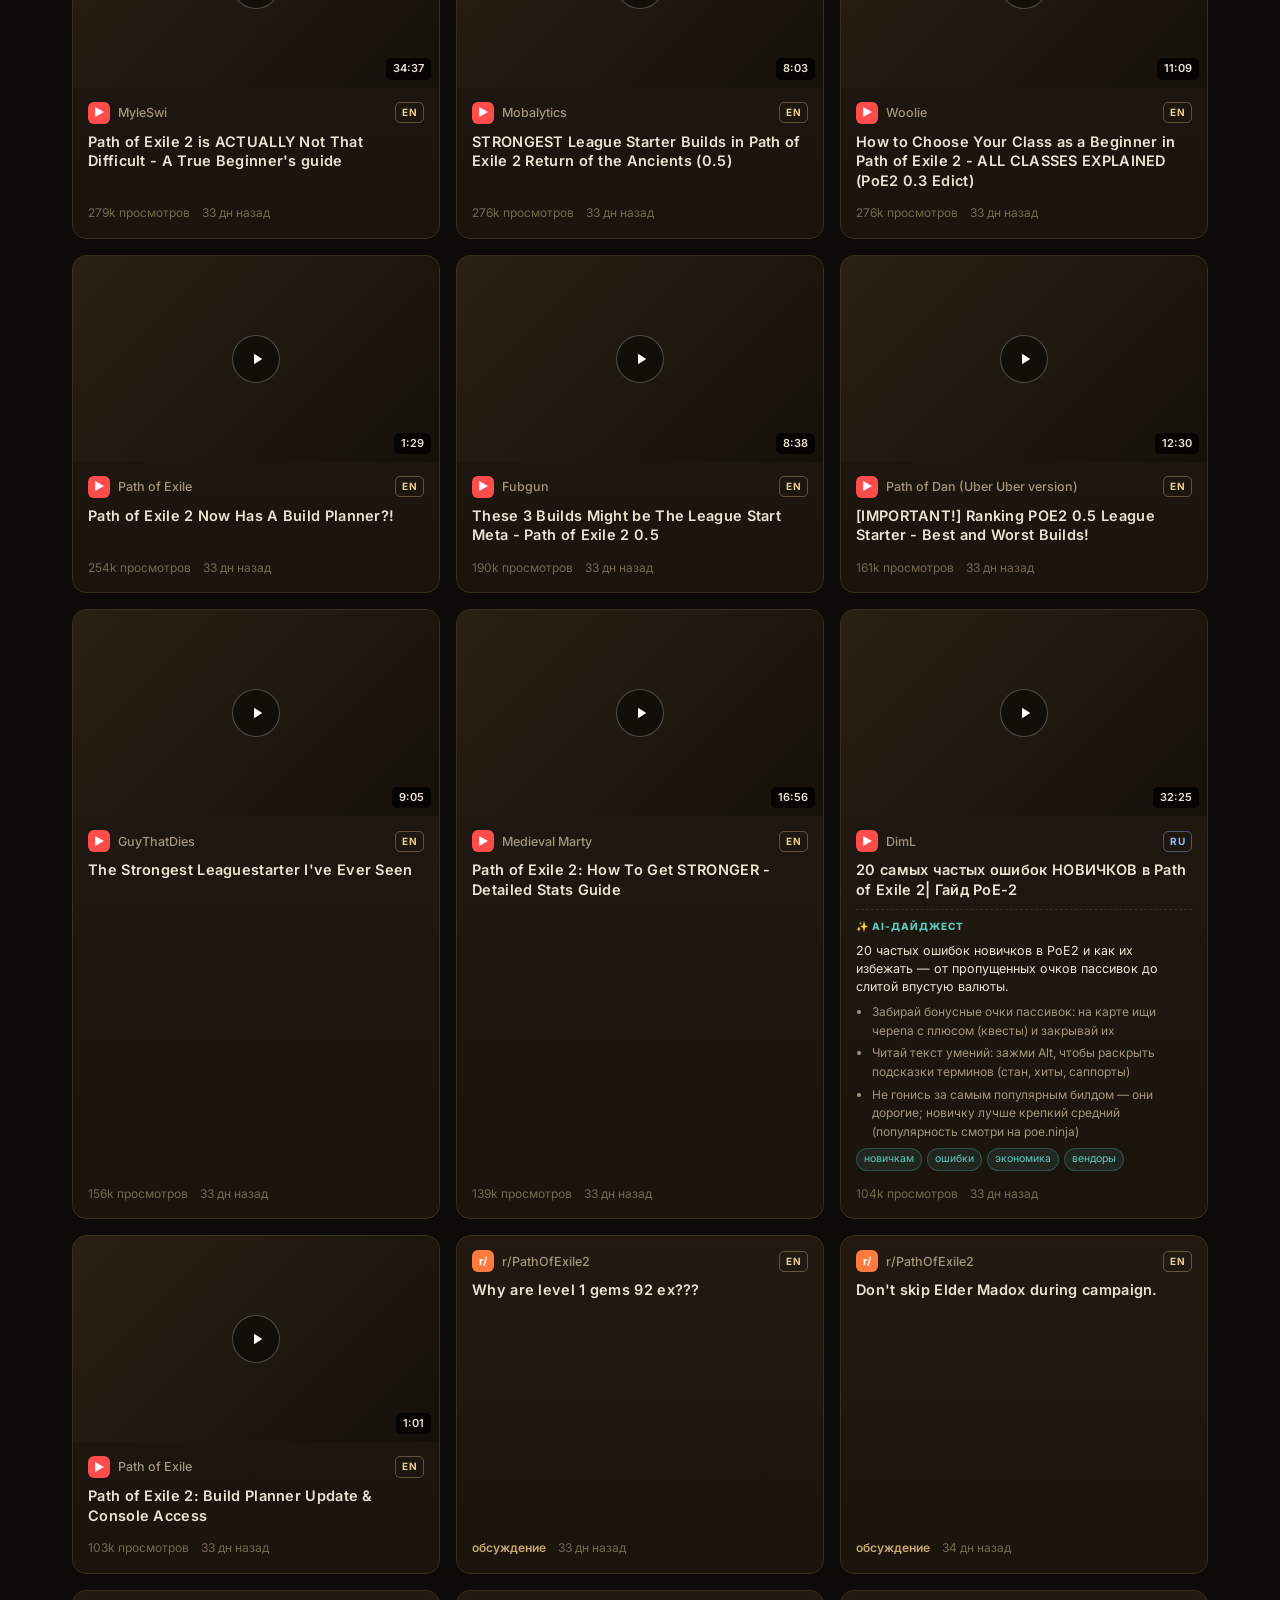
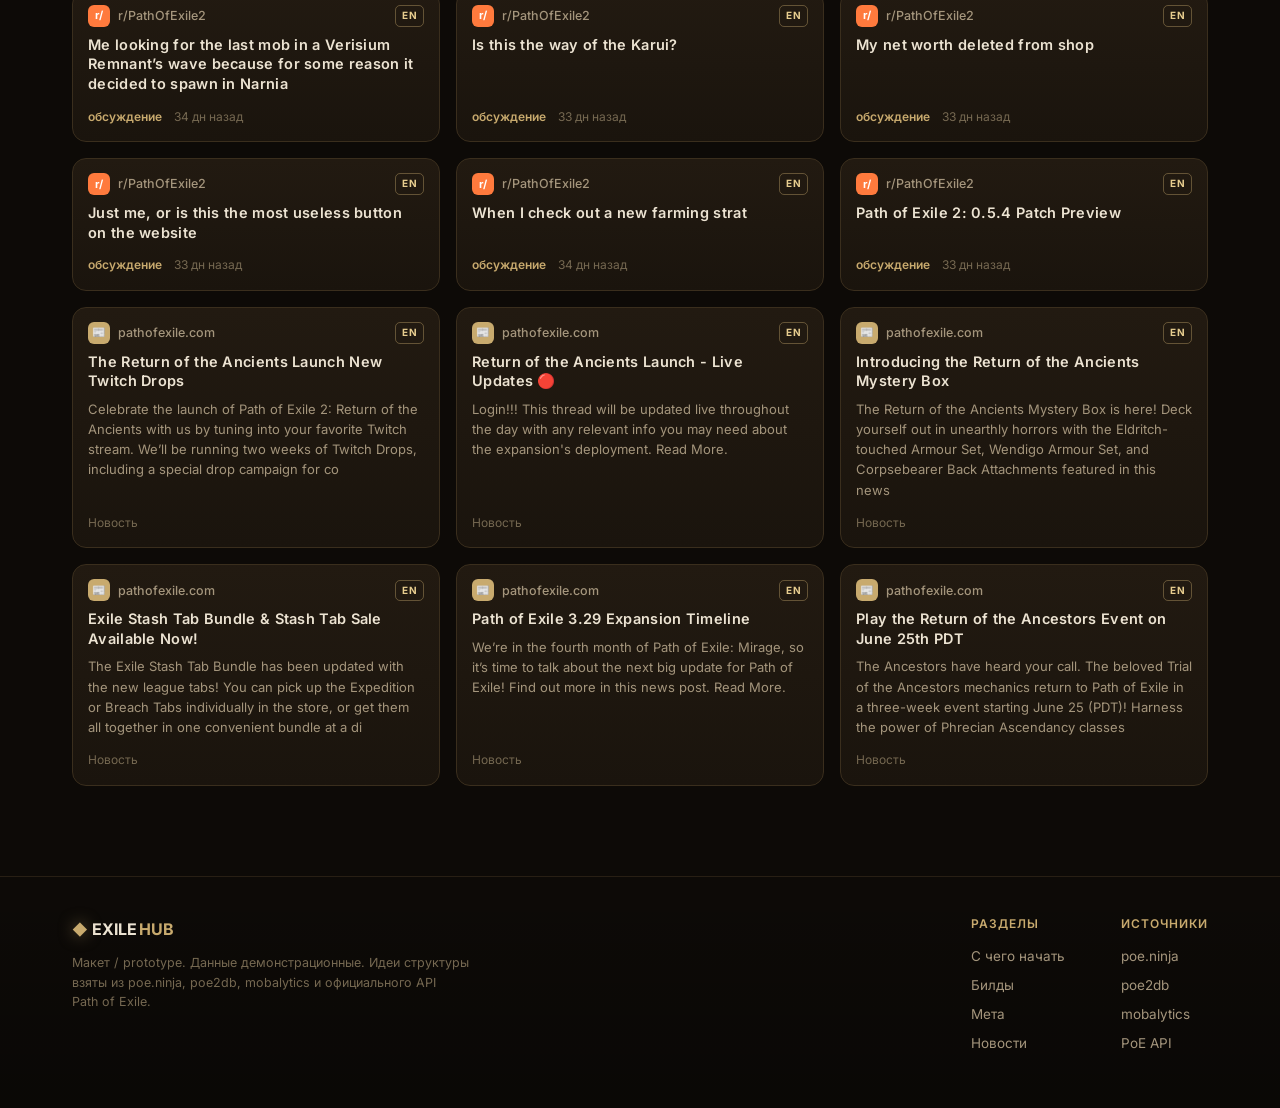
==== commit 43b83c1b: "feat(site): live data + articles & creators sections - feed loads from /api/feed (localhost) or feed" ====
--- a/web/index.html
+++ b/web/index.html
@@ -8,7 +8,7 @@
   <link rel="preconnect" href="https://fonts.googleapis.com" />
   <link rel="preconnect" href="https://fonts.gstatic.com" crossorigin />
   <link href="https://fonts.googleapis.com/css2?family=Cinzel:wght@500;600;700&family=Inter:wght@400;500;600;700&display=swap" rel="stylesheet" />
-  <link rel="stylesheet" href="styles.css" />
+  <link rel="stylesheet" href="styles.css?v=2" />
 </head>
 <body>
   <!-- ============ HEADER ============ -->
@@ -24,6 +24,7 @@
         <a href="#builds">Билды</a>
         <a href="#meta">Мета</a>
         <a href="#economy">Экономика</a>
+        <a href="#articles" id="navArticles" class="hidden">Статьи</a>
         <a href="#feed">Новости</a>
       </nav>
 
@@ -166,6 +167,34 @@
       </div>
     </section>
 
+    <!-- ============ ARTICLES ============ -->
+    <section id="articles" class="section hidden">
+      <div class="container">
+        <div class="section-head">
+          <div>
+            <p class="eyebrow">Гайды и статьи</p>
+            <h2>Большие материалы</h2>
+          </div>
+          <p class="section-note">от редакции</p>
+        </div>
+        <div class="articles-grid" id="articlesGrid"><!-- JS --></div>
+      </div>
+    </section>
+
+    <!-- ============ CREATORS ============ -->
+    <section id="creators" class="section hidden">
+      <div class="container">
+        <div class="section-head">
+          <div>
+            <p class="eyebrow">Кого смотреть</p>
+            <h2>Стримеры и блогеры</h2>
+          </div>
+          <p class="section-note">рекомендуем</p>
+        </div>
+        <div class="creators-grid" id="creatorsGrid"><!-- JS --></div>
+      </div>
+    </section>
+
     <!-- ============ NEWS / VIDEO FEED ============ -->
     <section id="feed" class="section">
       <div class="container">
@@ -204,6 +233,6 @@
     </div>
   </footer>
 
-  <script src="app.js"></script>
+  <script src="app.js?v=2"></script>
 </body>
 </html>
--- a/web/styles.css
+++ b/web/styles.css
@@ -154,6 +154,8 @@
 .tier-S { background: linear-gradient(180deg, #ff8b8b, var(--tier-s)); }
 .tier-A { background: linear-gradient(180deg, #ffc078, var(--tier-a)); }
 .tier-B { background: linear-gradient(180deg, #ffe28a, var(--tier-b)); }
+.tier-C { background: linear-gradient(180deg, #b6e6bd, var(--tier-c)); }
+.tier-D { background: linear-gradient(180deg, #a9b7c9, #8798ad); }
 .tier-cards { display: grid; grid-template-columns: repeat(auto-fill, minmax(260px, 1fr)); gap: 12px; }
 
 .build-card { display: flex; gap: 13px; background: linear-gradient(180deg, var(--panel-2), var(--panel)); border: 1px solid var(--line); border-radius: var(--radius-sm); padding: 14px; transition: .18s; cursor: pointer; }
@@ -197,7 +199,8 @@
 .econ-table td { padding: 11px 0; border-top: 1px solid var(--line-soft); }
 .econ-table .ta-c { text-align: center; } .econ-table .ta-r { text-align: right; }
 .cur-cell { display: flex; align-items: center; gap: 10px; }
-.cur-orb { width: 26px; height: 26px; border-radius: 50%; display: grid; place-items: center; font-size: 13px; border: 1px solid var(--line); background: radial-gradient(circle at 30% 25%, rgba(255,255,255,.18), rgba(0,0,0,.3)); }
+.cur-orb { width: 26px; height: 26px; border-radius: 50%; display: grid; place-items: center; font-size: 13px; border: 1px solid var(--line); background: radial-gradient(circle at 30% 25%, rgba(255,255,255,.18), rgba(0,0,0,.3)); overflow: hidden; }
+.cur-orb img { width: 100%; height: 100%; object-fit: contain; }
 .cur-name { font-weight: 500; }
 .cur-price { font-weight: 600; color: var(--gold-br); }
 .spark { display: block; }
@@ -272,6 +275,28 @@
 .mini-tags { display: flex; flex-wrap: wrap; gap: 5px; }
 .mini-tag { font-size: 10.5px; padding: 2px 7px; border-radius: 999px; background: rgba(92,202,191,.1); color: var(--cyan); border: 1px solid rgba(92,202,191,.25); }
 
+/* ---------- ARTICLES ---------- */
+.articles-grid { display: grid; grid-template-columns: repeat(auto-fill, minmax(320px, 1fr)); gap: 16px; }
+.article-card { background: linear-gradient(180deg, var(--panel-2), var(--panel)); border: 1px solid var(--line); border-radius: var(--radius); padding: 20px 22px; transition: .18s; }
+.article-card:hover { border-color: var(--gold); }
+.article-title { font-size: 18px; margin-bottom: 6px; }
+.article-author { font-size: 12.5px; color: var(--gold); margin-bottom: 10px; }
+.article-summary { color: var(--muted); font-size: 14px; margin: 0 0 12px; }
+.article-more summary { cursor: pointer; color: var(--gold); font-weight: 600; font-size: 13.5px; list-style: none; }
+.article-more summary::-webkit-details-marker { display: none; }
+.article-more summary::before { content: "▸ "; }
+.article-more[open] summary::before { content: "▾ "; }
+.article-body { color: var(--text); font-size: 14px; line-height: 1.65; margin-top: 12px; }
+.article-body p { margin: 0 0 12px; }
+
+.creators-grid { display: grid; grid-template-columns: repeat(auto-fill, minmax(240px, 1fr)); gap: 14px; }
+.creator-card { background: linear-gradient(180deg, var(--panel-2), var(--panel)); border: 1px solid var(--line); border-radius: var(--radius); padding: 16px 18px; transition: .18s; }
+.creator-card:hover { border-color: var(--gold); }
+.creator-name { font-family: var(--font-d); font-weight: 600; font-size: 16px; color: var(--text); margin-bottom: 10px; }
+.creator-socials { display: flex; flex-wrap: wrap; gap: 7px; }
+.creator-social { font-size: 12px; padding: 4px 10px; border-radius: 7px; background: rgba(200,170,110,.1); color: var(--gold-br); border: 1px solid var(--line-soft); }
+.creator-social:hover { border-color: var(--gold); color: var(--gold); }
+
 /* ---------- FOOTER ---------- */
 .site-footer { border-top: 1px solid var(--line-soft); padding: 40px 0 50px; margin-top: 30px; background: linear-gradient(180deg, transparent, rgba(0,0,0,.25)); }
 .footer-inner { display: flex; justify-content: space-between; gap: 40px; flex-wrap: wrap; }
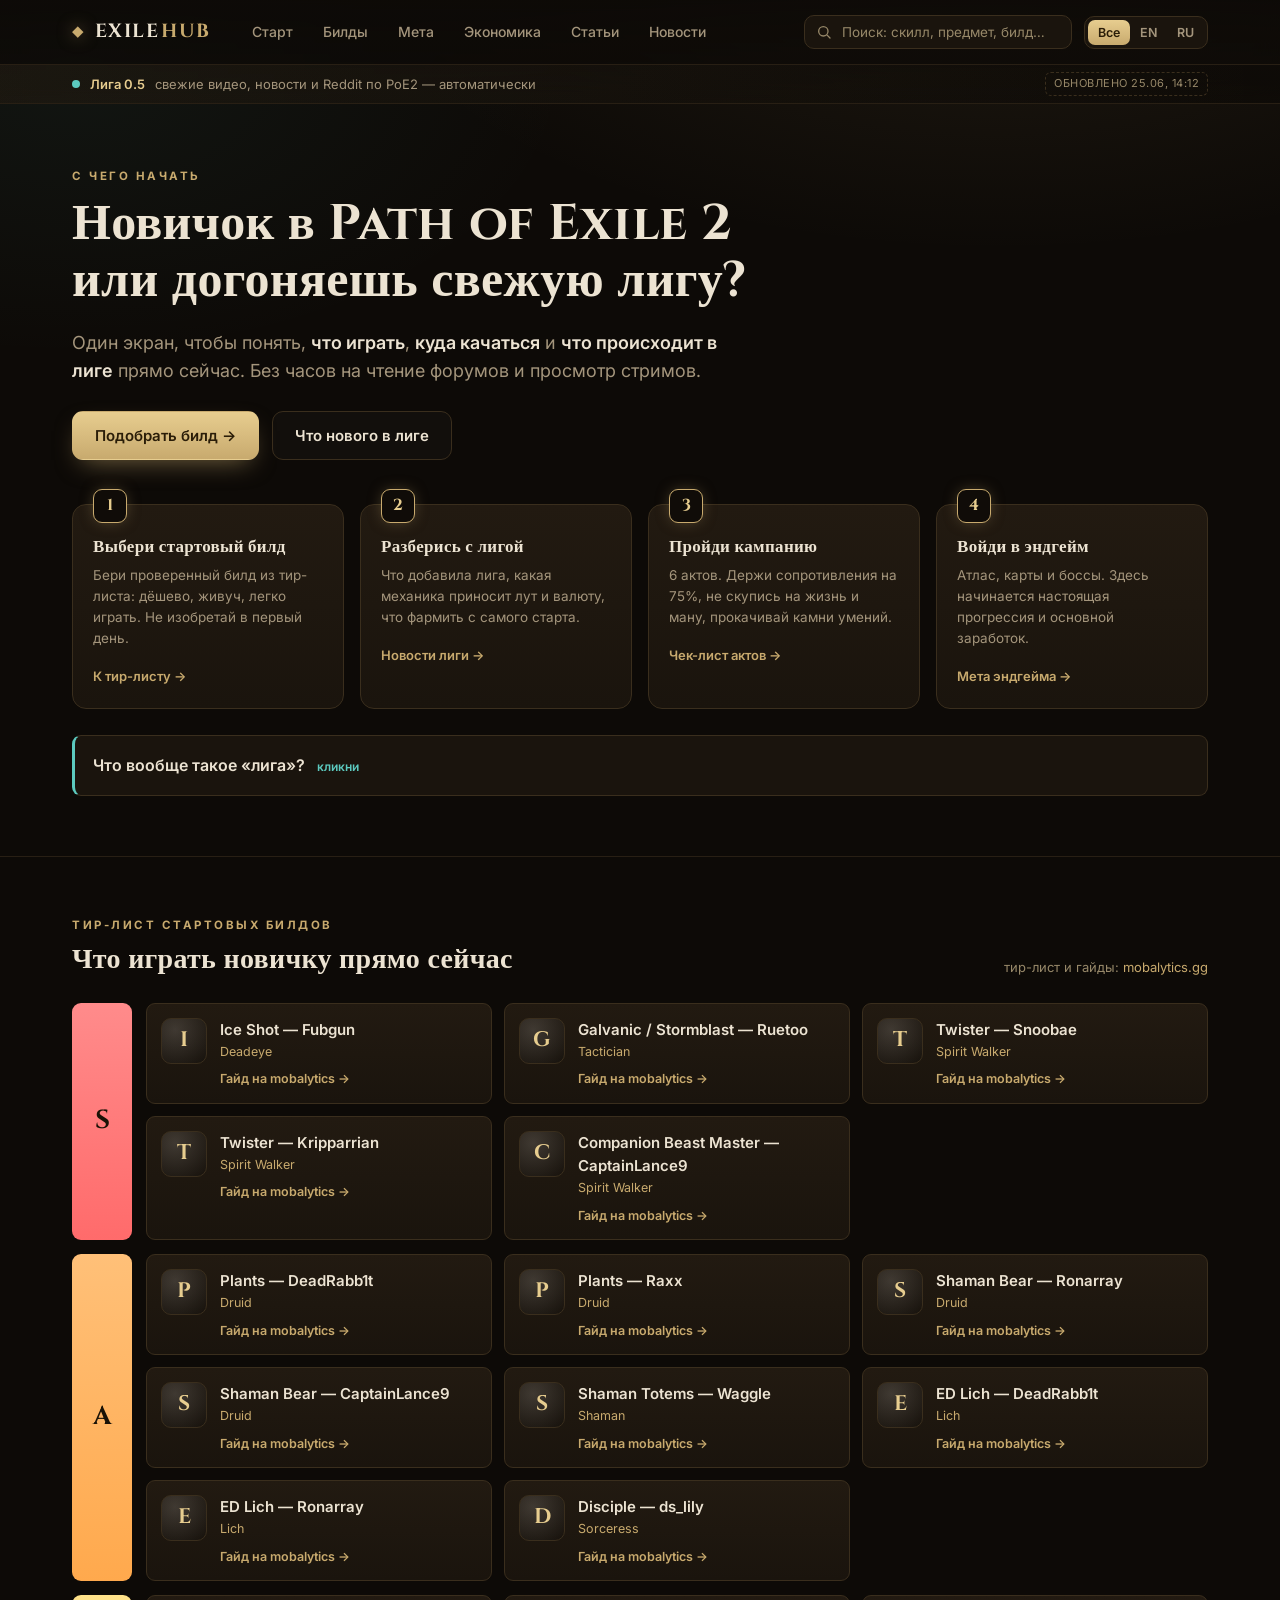
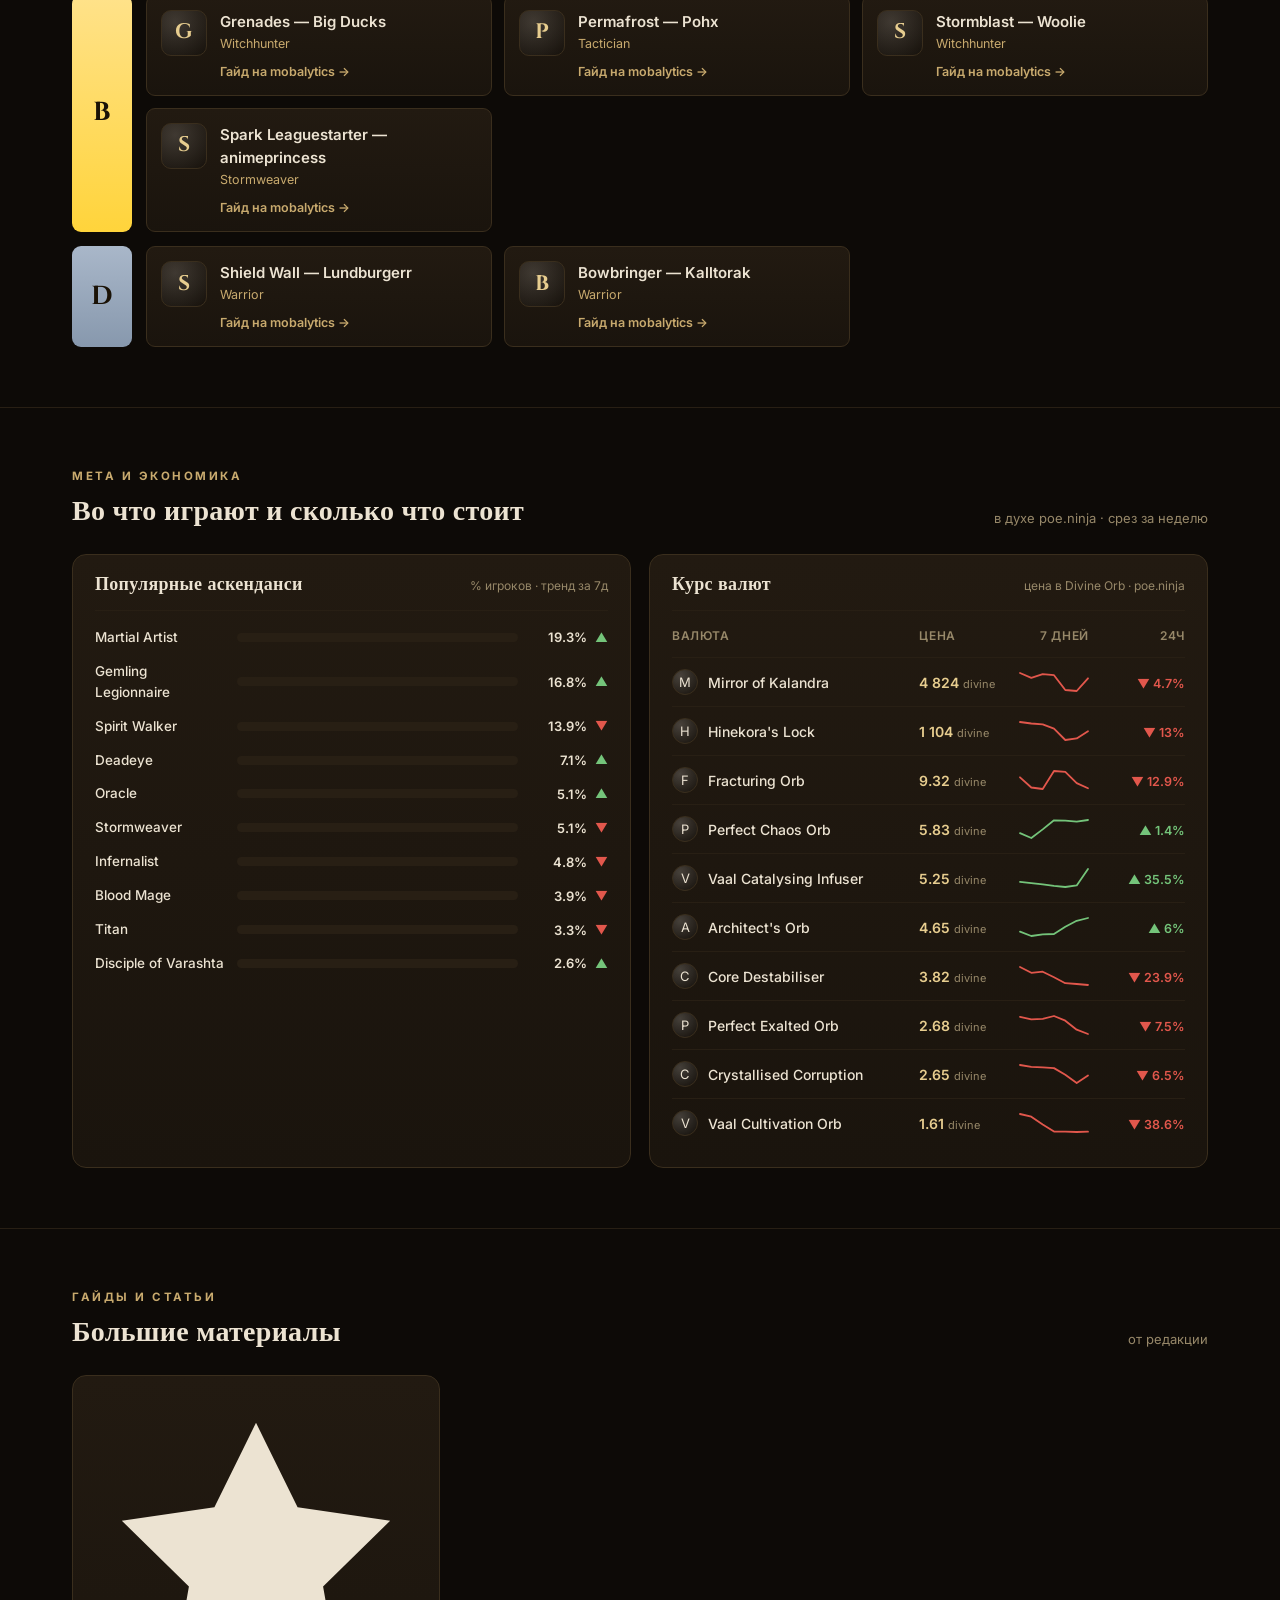
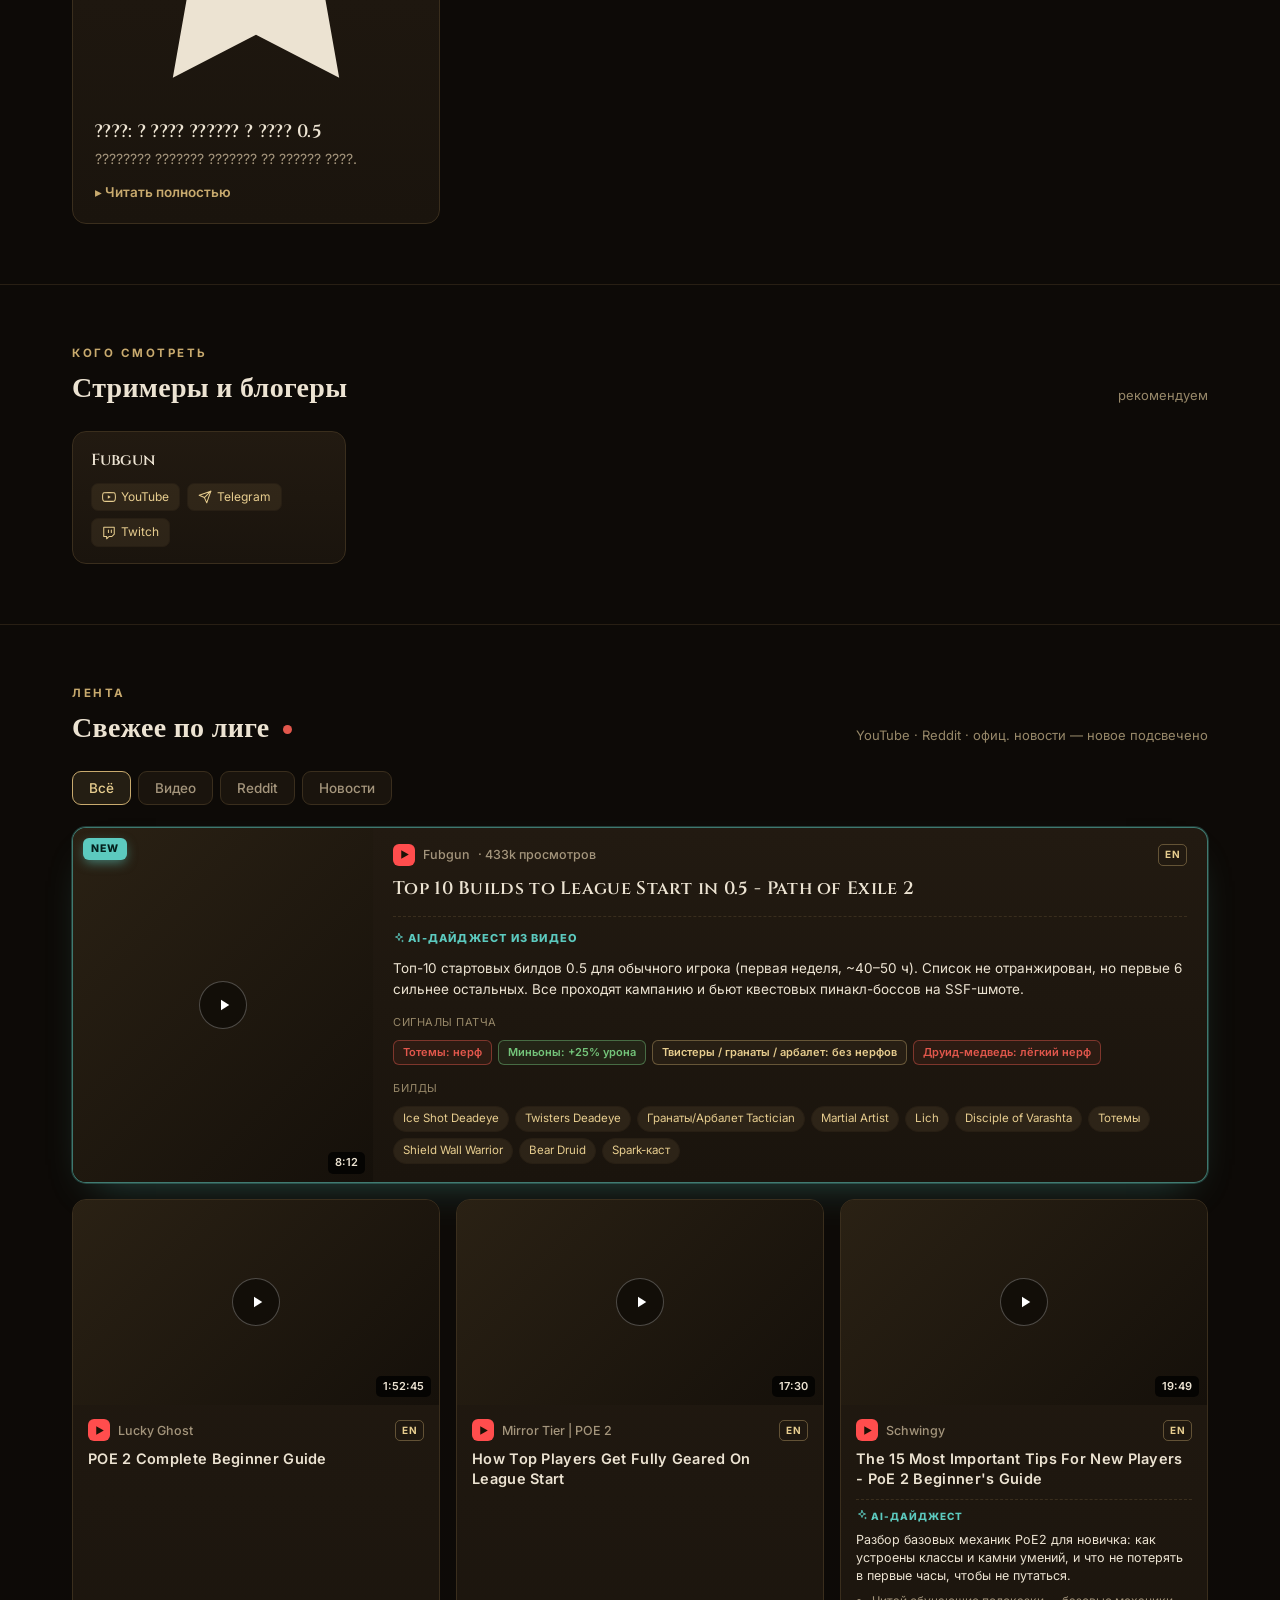
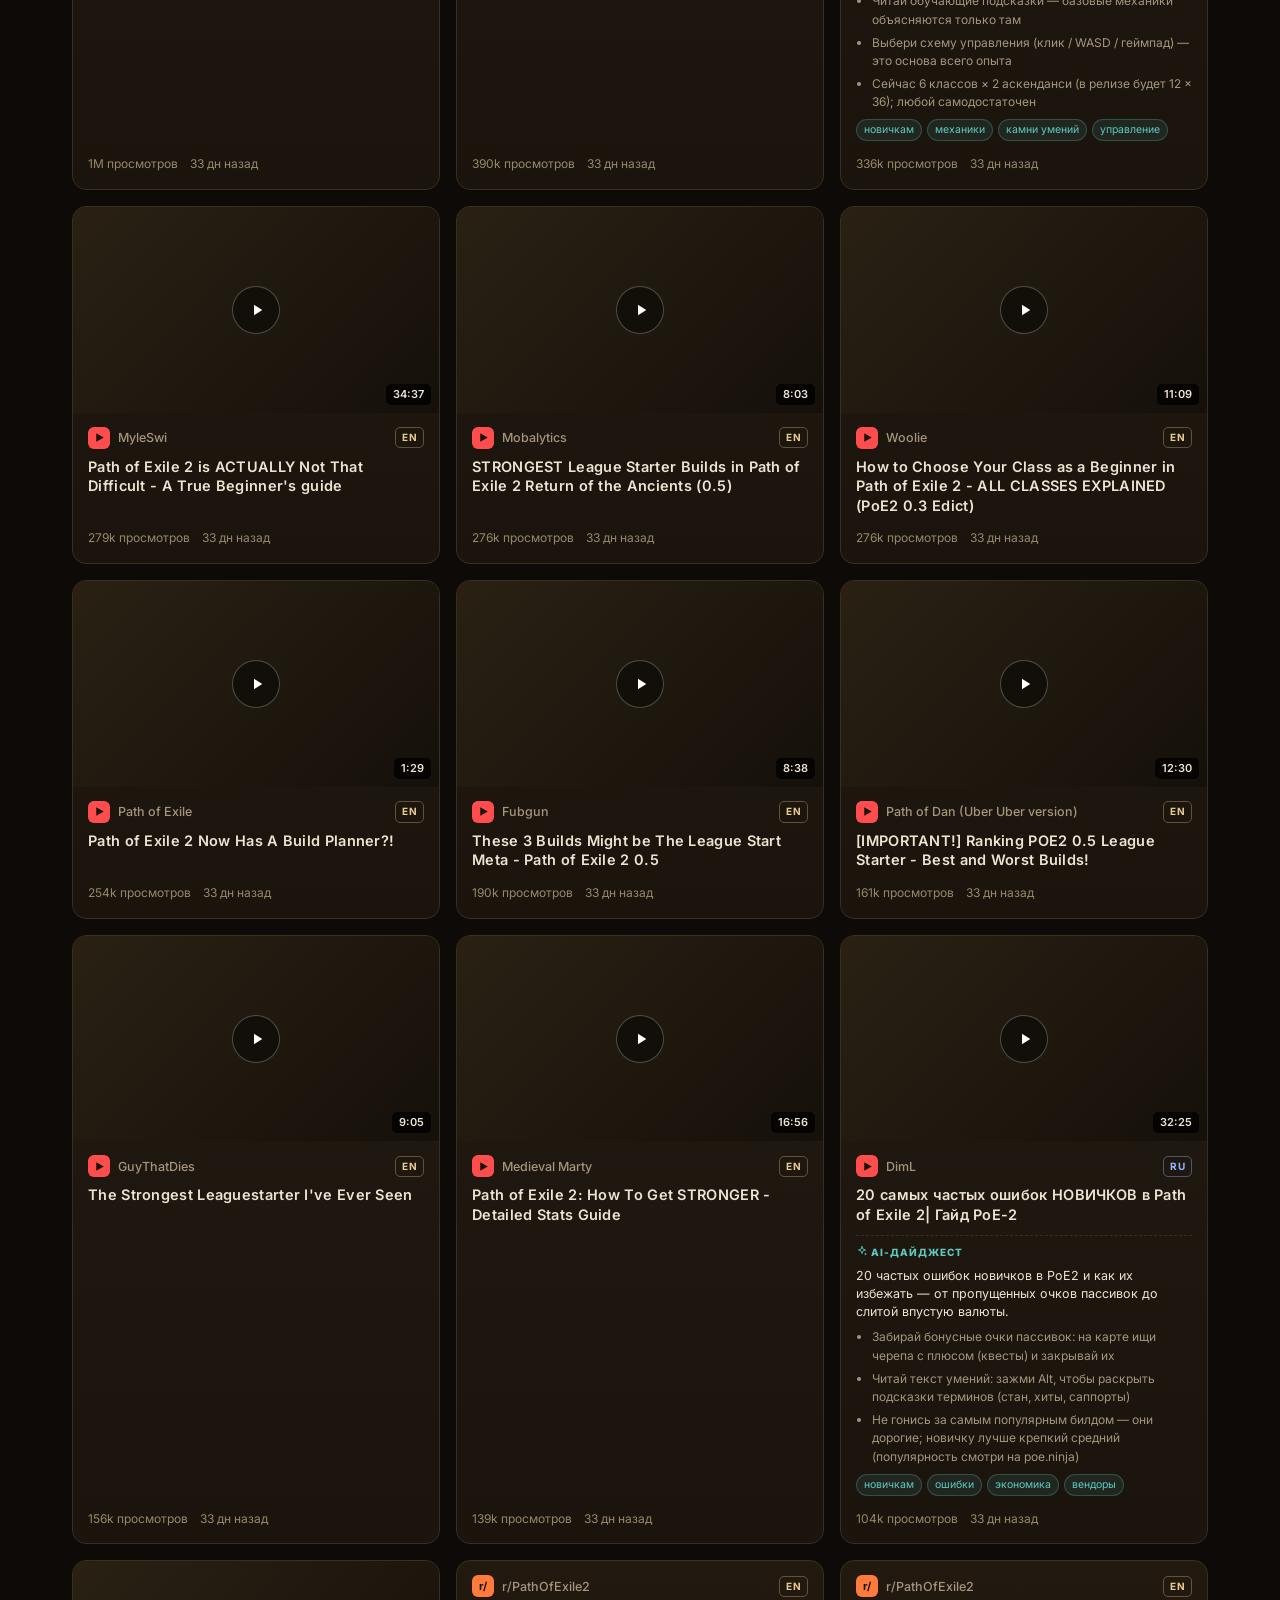
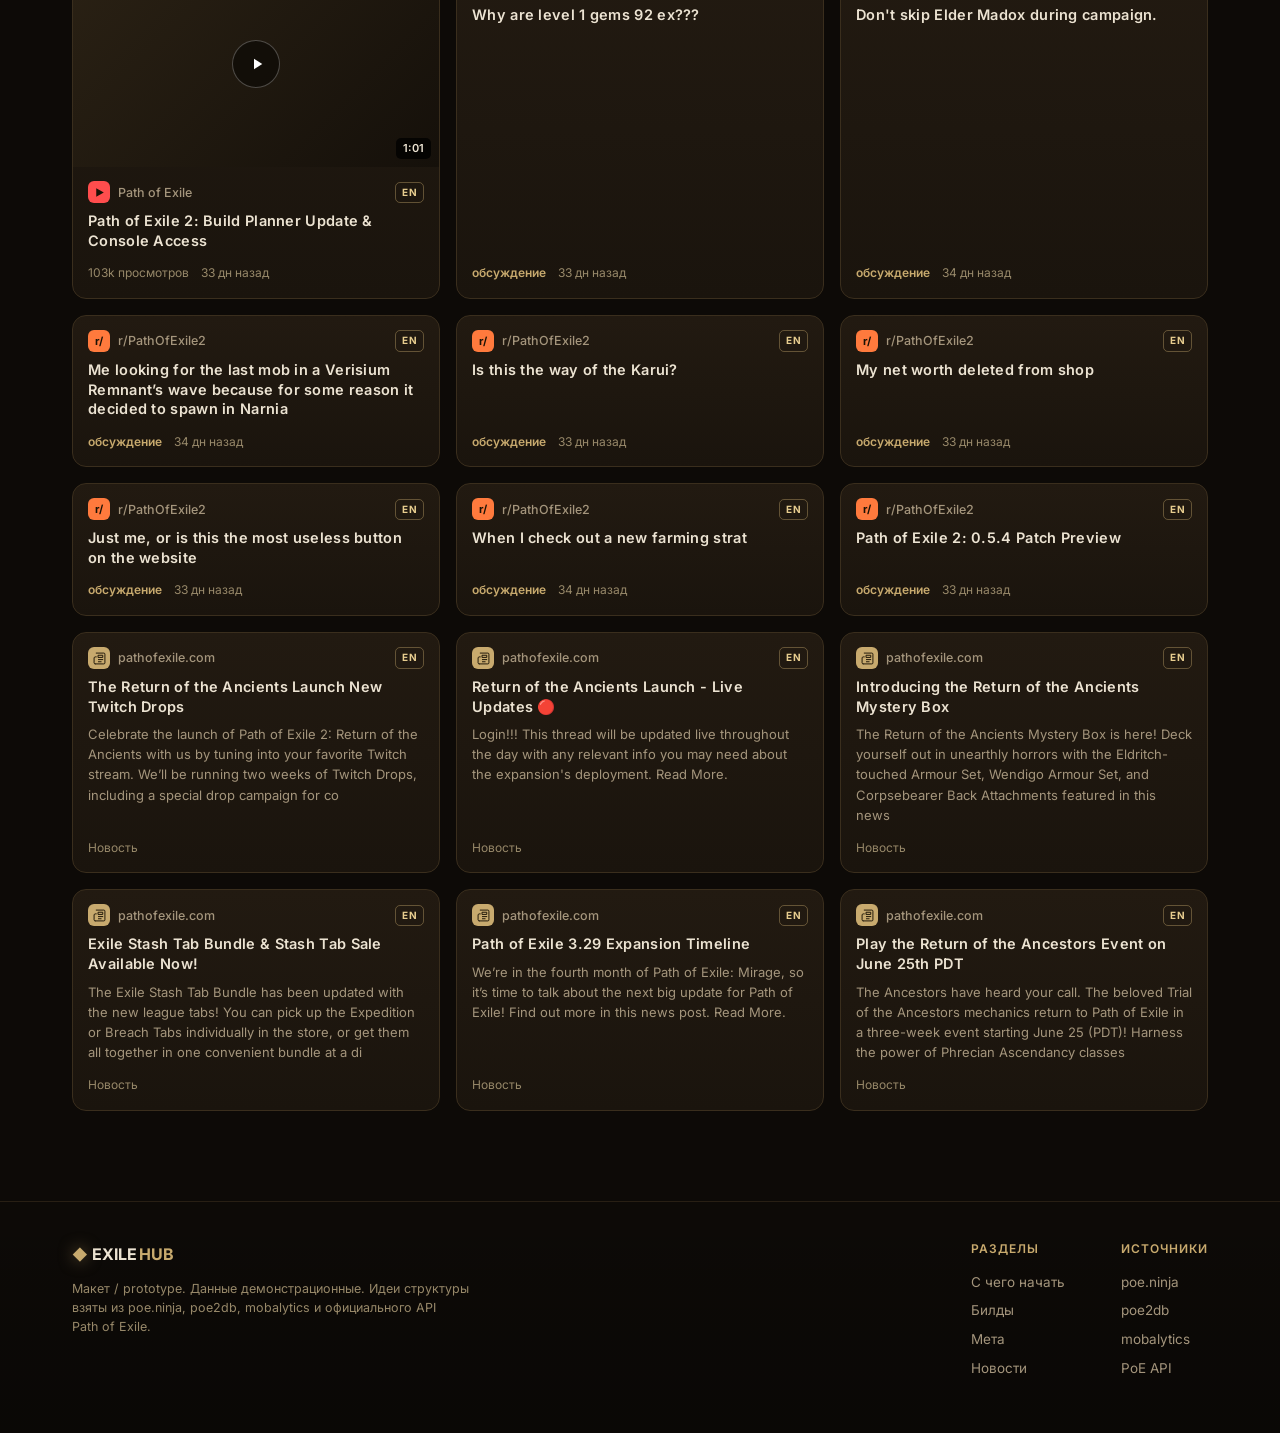
==== commit a219ea25: "fix(site): design audit P0+P1 — a11y, clickable feed, SVG icons Ran EXILE HUB through the ui-ux-pro-" ====
--- a/web/index.html
+++ b/web/index.html
@@ -8,7 +8,7 @@
   <link rel="preconnect" href="https://fonts.googleapis.com" />
   <link rel="preconnect" href="https://fonts.gstatic.com" crossorigin />
   <link href="https://fonts.googleapis.com/css2?family=Cinzel:wght@500;600;700&family=Inter:wght@400;500;600;700&display=swap" rel="stylesheet" />
-  <link rel="stylesheet" href="styles.css?v=2" />
+  <link rel="stylesheet" href="styles.css?v=4" />
 </head>
 <body>
   <!-- ============ HEADER ============ -->
@@ -31,14 +31,14 @@
       <div class="header-tools">
         <label class="search">
           <svg viewBox="0 0 24 24" class="ico" aria-hidden="true"><path d="M21 21l-4.3-4.3M11 18a7 7 0 1 1 0-14 7 7 0 0 1 0 14z" fill="none" stroke="currentColor" stroke-width="2" stroke-linecap="round"/></svg>
-          <input type="search" placeholder="Поиск: скилл, предмет, билд…" />
+          <input type="search" aria-label="Поиск по сайту" placeholder="Поиск: скилл, предмет, билд…" />
         </label>
         <div class="lang-toggle" id="langToggle" role="group" aria-label="Язык контента">
           <button class="lang-btn is-active" data-lang="all">Все</button>
           <button class="lang-btn" data-lang="en">EN</button>
           <button class="lang-btn" data-lang="ru">RU</button>
         </div>
-        <button class="burger" id="burger" aria-label="Меню">☰</button>
+        <button class="burger" id="burger" aria-label="Меню" aria-expanded="false" aria-controls="nav">☰</button>
       </div>
     </div>
     <div class="league-strip">
@@ -233,6 +233,6 @@
     </div>
   </footer>
 
-  <script src="app.js?v=2"></script>
+  <script src="app.js?v=4"></script>
 </body>
 </html>
--- a/web/styles.css
+++ b/web/styles.css
@@ -13,7 +13,7 @@
 
   --text:      #ece3d2;
   --muted:     #a4957c;
-  --faint:     #756851;
+  --faint:     #978869;   /* WCAG AA: 4.9:1 on panels (was #756851 = 3.1:1, failed) */
 
   --gold:      #c8aa6e;
   --gold-br:   #e7cd8f;
@@ -158,8 +158,8 @@
 .tier-D { background: linear-gradient(180deg, #a9b7c9, #8798ad); }
 .tier-cards { display: grid; grid-template-columns: repeat(auto-fill, minmax(260px, 1fr)); gap: 12px; }
 
-.build-card { display: flex; gap: 13px; background: linear-gradient(180deg, var(--panel-2), var(--panel)); border: 1px solid var(--line); border-radius: var(--radius-sm); padding: 14px; transition: .18s; cursor: pointer; }
-.build-card:hover { border-color: var(--gold); transform: translateY(-2px); box-shadow: var(--shadow); }
+.build-card { display: flex; gap: 13px; background: linear-gradient(180deg, var(--panel-2), var(--panel)); border: 1px solid var(--line); border-radius: var(--radius-sm); padding: 14px; transition: .18s; }
+a.build-card:hover { border-color: var(--gold); transform: translateY(-2px); box-shadow: var(--shadow); }  /* pointer/lift only when it's a real link */
 .build-icon { width: 46px; height: 46px; flex: none; border-radius: 10px; display: grid; place-items: center; font-size: 22px; background: radial-gradient(circle at 30% 25%, rgba(255,255,255,.14), rgba(0,0,0,.25)); border: 1px solid var(--line); }
 .build-body { min-width: 0; flex: 1; }
 .build-name { font-weight: 600; font-size: 15px; color: var(--text); }
@@ -215,8 +215,8 @@
 .tab.is-active { background: rgba(200,170,110,.12); color: var(--gold-br); border-color: var(--gold); }
 
 .feed-grid { display: grid; grid-template-columns: repeat(auto-fill, minmax(310px, 1fr)); gap: 16px; }
-.feed-card { position: relative; display: flex; flex-direction: column; background: linear-gradient(180deg, var(--panel-2), var(--panel)); border: 1px solid var(--line); border-radius: var(--radius); overflow: hidden; transition: .18s; cursor: pointer; }
-.feed-card:hover { border-color: var(--gold); transform: translateY(-3px); box-shadow: var(--shadow); }
+.feed-card { position: relative; display: flex; flex-direction: column; background: linear-gradient(180deg, var(--panel-2), var(--panel)); border: 1px solid var(--line); border-radius: var(--radius); overflow: hidden; transition: .18s; }
+a.feed-card:hover { border-color: var(--gold); transform: translateY(-3px); box-shadow: var(--shadow); }  /* pointer/lift only when it's a real link */
 .feed-card.is-new { border-color: rgba(92,202,191,.55); box-shadow: 0 0 0 1px rgba(92,202,191,.25), 0 18px 40px -22px rgba(92,202,191,.4); }
 .feed-card.is-new::before { content: "NEW"; position: absolute; top: 10px; left: 10px; z-index: 2; font-size: 10.5px; font-weight: 800; letter-spacing: 1px; color: #04201d; background: var(--cyan); padding: 3px 8px; border-radius: 6px; box-shadow: 0 4px 12px -2px rgba(92,202,191,.6); }
 
@@ -233,13 +233,13 @@
 .feed-body { padding: 14px 15px 15px; display: flex; flex-direction: column; gap: 8px; flex: 1; }
 .feed-src { display: flex; align-items: center; gap: 8px; font-size: 12.5px; }
 .src-badge { width: 22px; height: 22px; border-radius: 6px; display: grid; place-items: center; font-size: 11px; font-weight: 700; color: #1a1206; flex: none; }
-.src-yt { background: #ff4d4d; color: #fff; } .src-reddit { background: #ff7a3d; color: #fff; } .src-news { background: var(--gold); }
+.src-yt { background: #ff4d4d; } .src-reddit { background: #ff7a3d; } .src-news { background: var(--gold); }  /* glyphs inherit dark #1a1206 from .src-badge → 5.7:1 / 7.1:1 (white failed AA) */
 .src-name { color: var(--muted); font-weight: 500; }
 .lang-pill { margin-left: auto; font-size: 10px; font-weight: 700; letter-spacing: .5px; padding: 2px 6px; border-radius: 5px; border: 1px solid var(--line); color: var(--muted); }
 .lang-pill.ru { color: #8fb4ff; border-color: rgba(143,180,255,.4); }
 .lang-pill.en { color: var(--gold-br); border-color: rgba(200,170,110,.4); }
 .feed-title { font-family: var(--font-b); font-weight: 600; font-size: 14.5px; line-height: 1.35; color: var(--text); }
-.feed-card:hover .feed-title { color: var(--gold-br); }
+a.feed-card:hover .feed-title { color: var(--gold-br); }
 .feed-snippet { font-size: 13px; color: var(--muted); margin: 0; }
 .feed-meta { display: flex; align-items: center; gap: 12px; margin-top: auto; padding-top: 6px; font-size: 12px; color: var(--faint); }
 .feed-meta .up { color: var(--gold); font-weight: 600; }
@@ -329,3 +329,47 @@
   .roadmap { grid-template-columns: 1fr; }
   .tier-row { grid-template-columns: 46px 1fr; }
 }
+
+/* ---------- A11Y: keyboard focus ---------- */
+/* Visible gold ring for keyboard users on every interactive control. */
+:focus-visible {
+  outline: 2px solid var(--gold);
+  outline-offset: 2px;
+  border-radius: 4px;
+}
+/* The search field already shows a ring via .search:focus-within — don't double it. */
+.search input:focus-visible { outline: none; }
+
+/* ---------- A11Y: reduced motion ---------- */
+/* Respect the OS "reduce motion" setting: kill the infinite pulses,
+   smooth-scroll and hover lifts; keep the UI fully usable. */
+@media (prefers-reduced-motion: reduce) {
+  html { scroll-behavior: auto; }
+  *, *::before, *::after {
+    animation-duration: .001ms !important;
+    animation-iteration-count: 1 !important;
+    transition-duration: .001ms !important;
+  }
+  .pulse, .live-dot { animation: none !important; }
+  a.feed-card:hover, a.build-card:hover, .rm-card:hover, .btn-gold:hover,
+  .card.panel:hover, .article-card:hover, .creator-card:hover { transform: none !important; }
+}
+
+/* ---------- ICONS (inline SVG, one family, themed via currentColor) ---------- */
+.ico-svg { display: inline-block; vertical-align: -0.14em; flex: none; }
+.src-badge .ico-svg { width: 13px; height: 13px; vertical-align: 0; }
+.creator-social { display: inline-flex; align-items: center; gap: 5px; }
+.creator-social .ico-svg { width: 14px; height: 14px; }
+.digest-label .ico-svg, .digest-mini-label .ico-svg, .digest-row-label .ico-svg { width: 12px; height: 12px; }
+.thumb-emoji { color: var(--faint); }
+.thumb-emoji .ico-svg { width: 42px; height: 42px; opacity: .55; }
+.build-icon .mono { font-family: var(--font-d); font-weight: 700; font-size: 21px; line-height: 1; color: var(--gold-br); }
+
+/* ---------- TOUCH TARGETS: enforce 44px only on coarse pointers (keeps desktop compact) ---------- */
+@media (pointer: coarse) {
+  .lang-btn, .chip, .tab { min-height: 44px; display: inline-flex; align-items: center; justify-content: center; }
+  .nav a { min-height: 44px; display: flex; align-items: center; }
+  .burger { width: 44px; height: 44px; }
+  .filter-group { gap: 8px; }
+  .feed-tabs { gap: 8px; }
+}
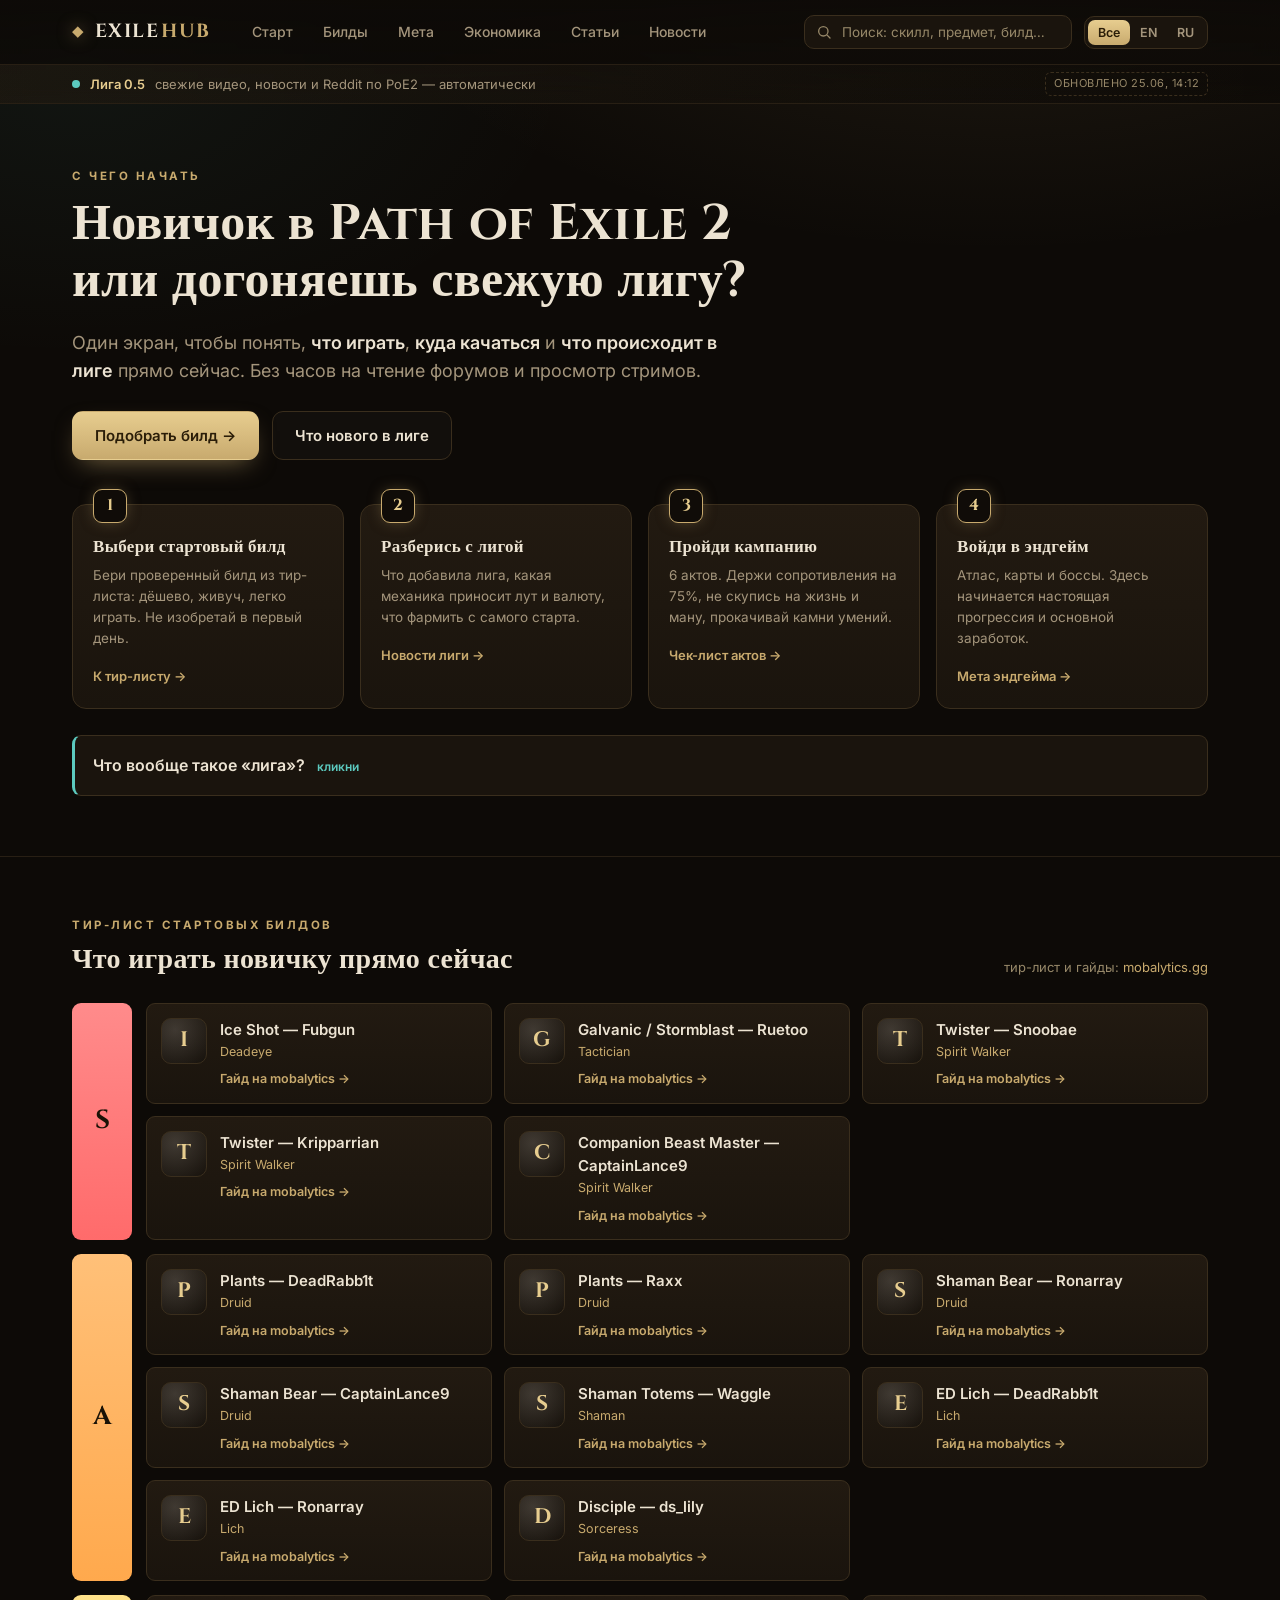
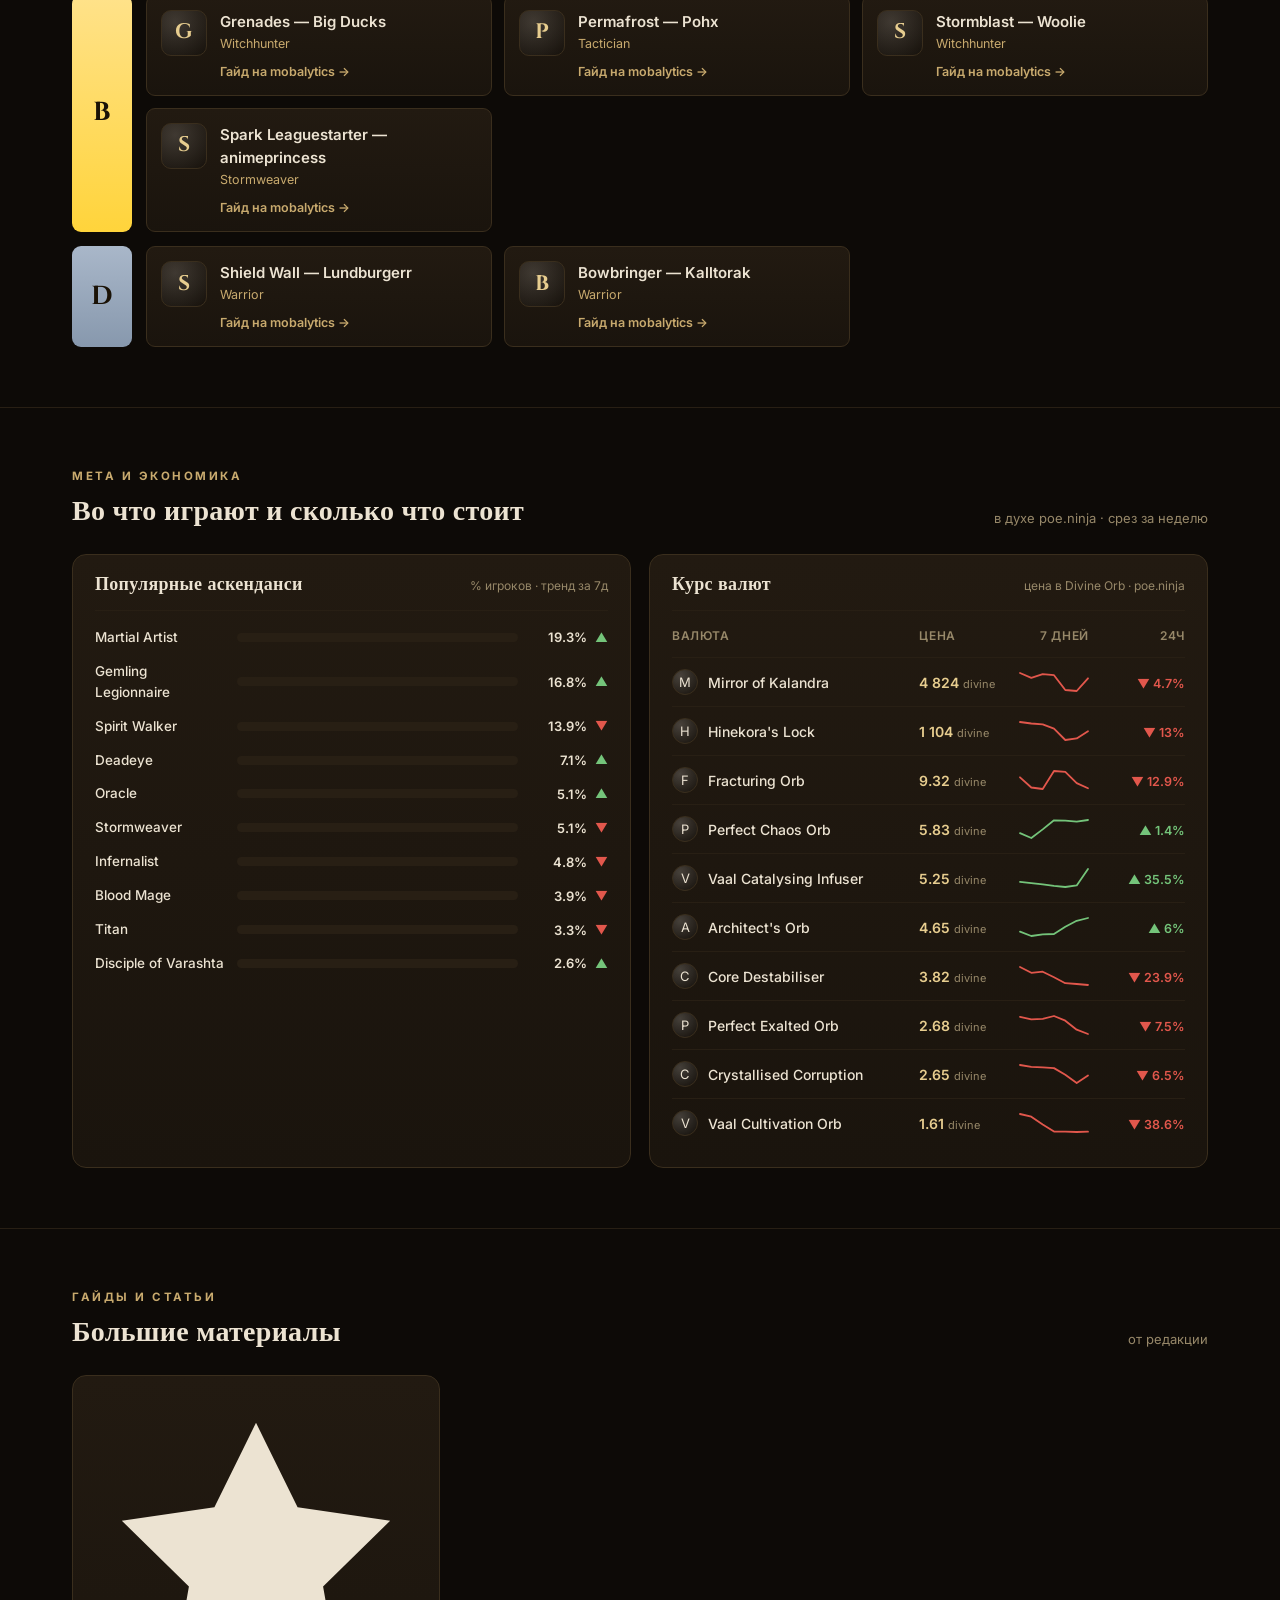
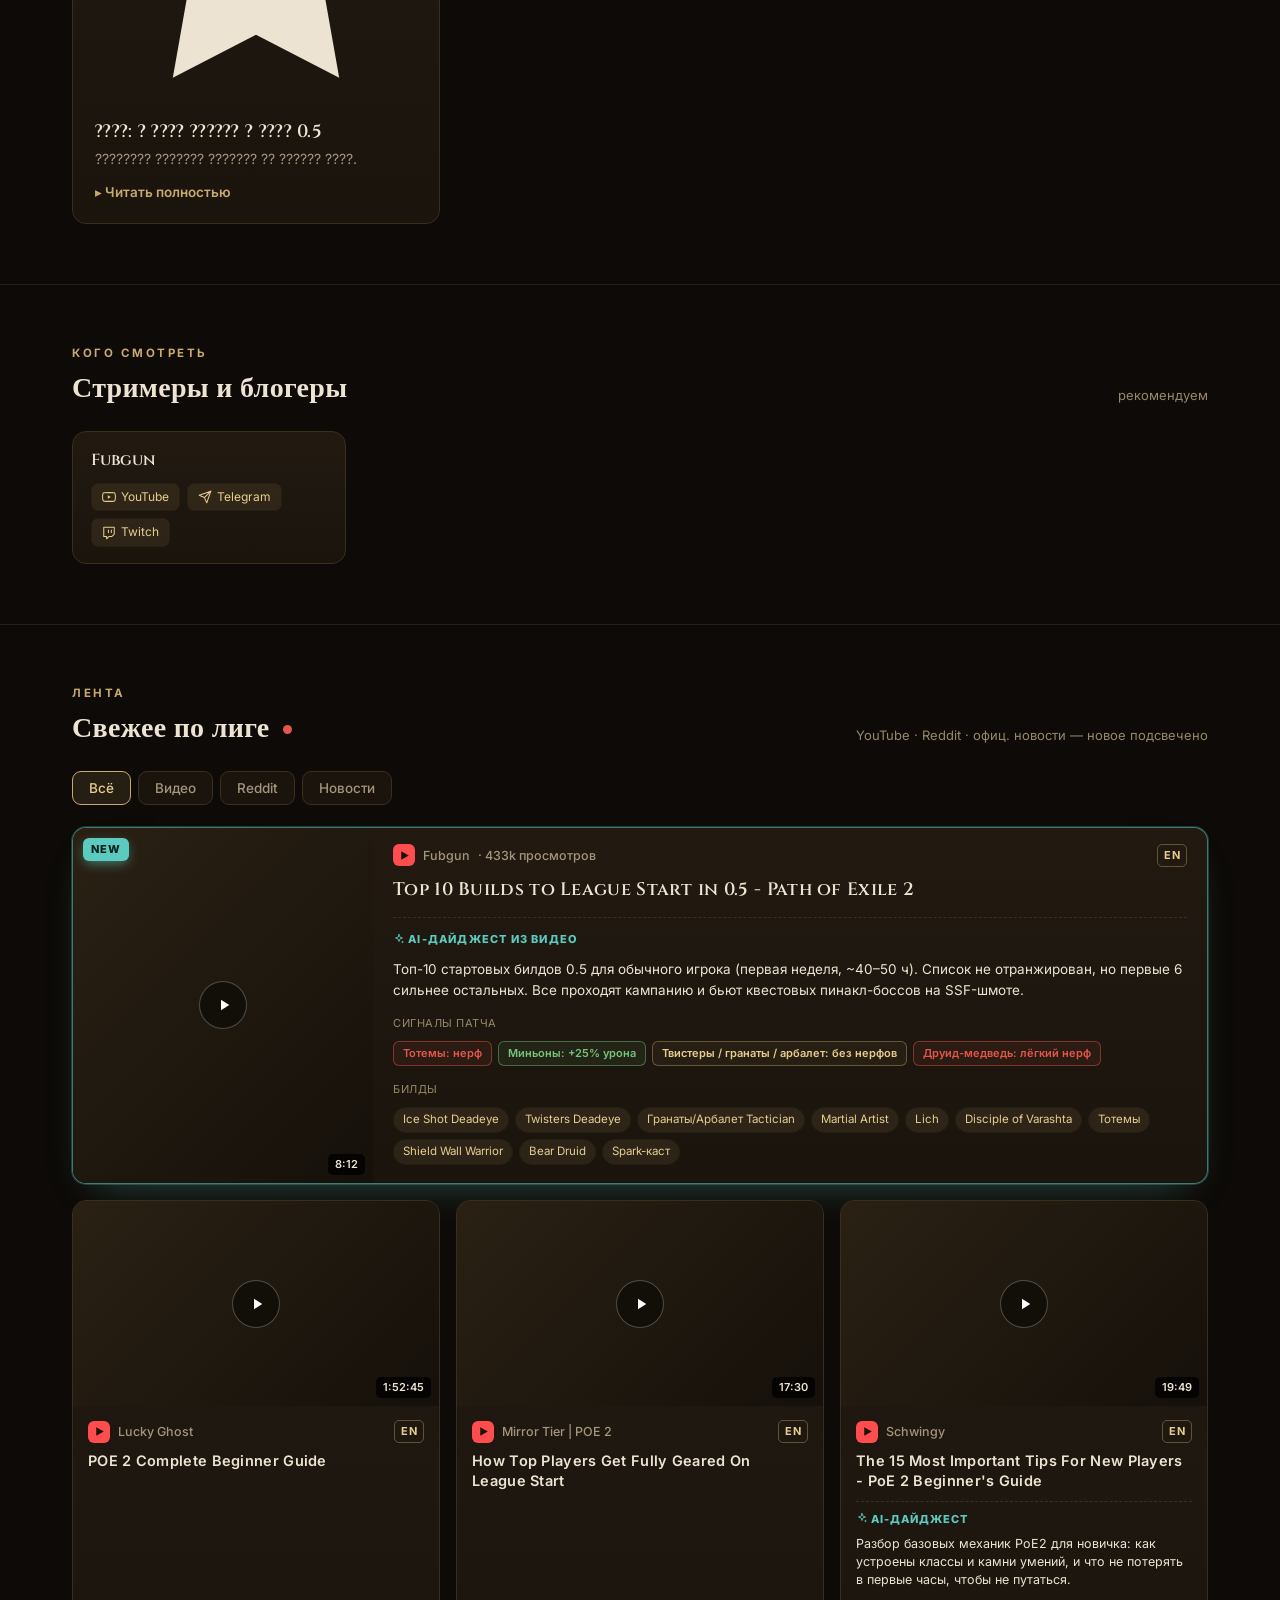
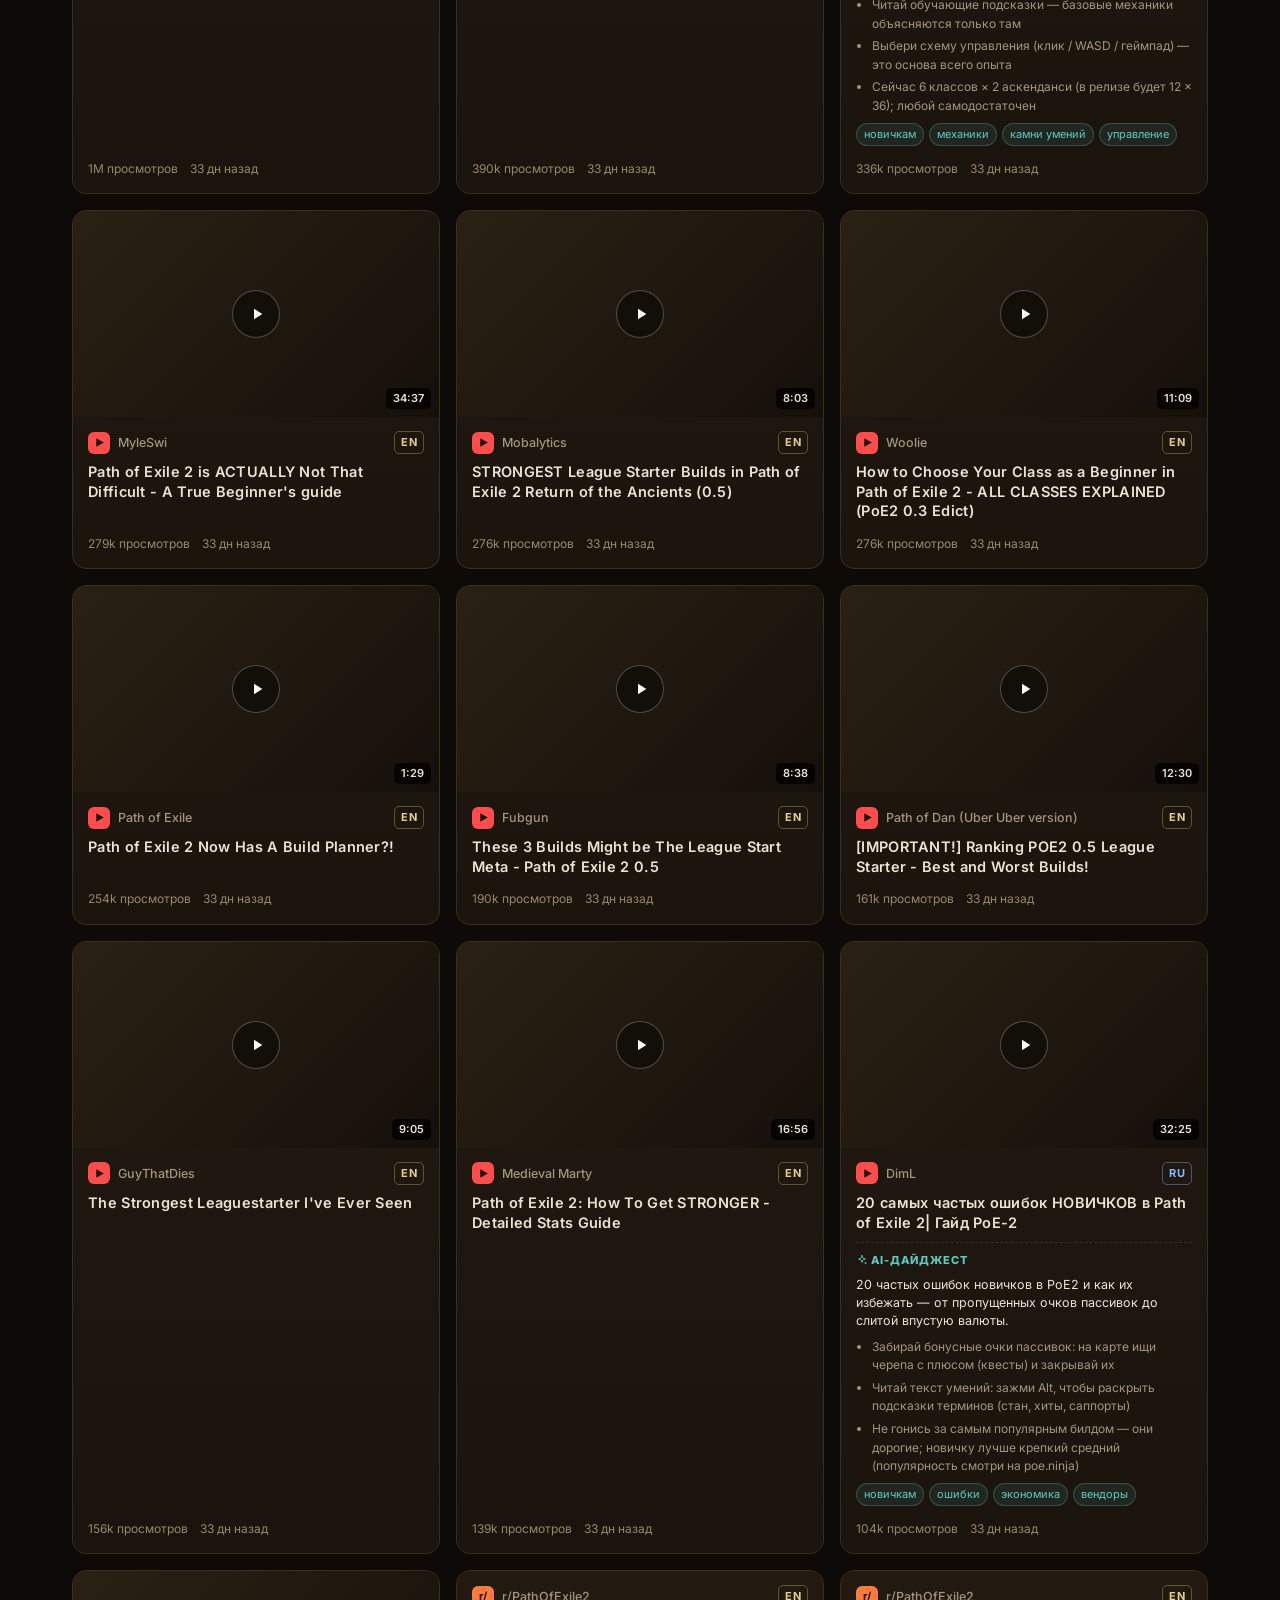
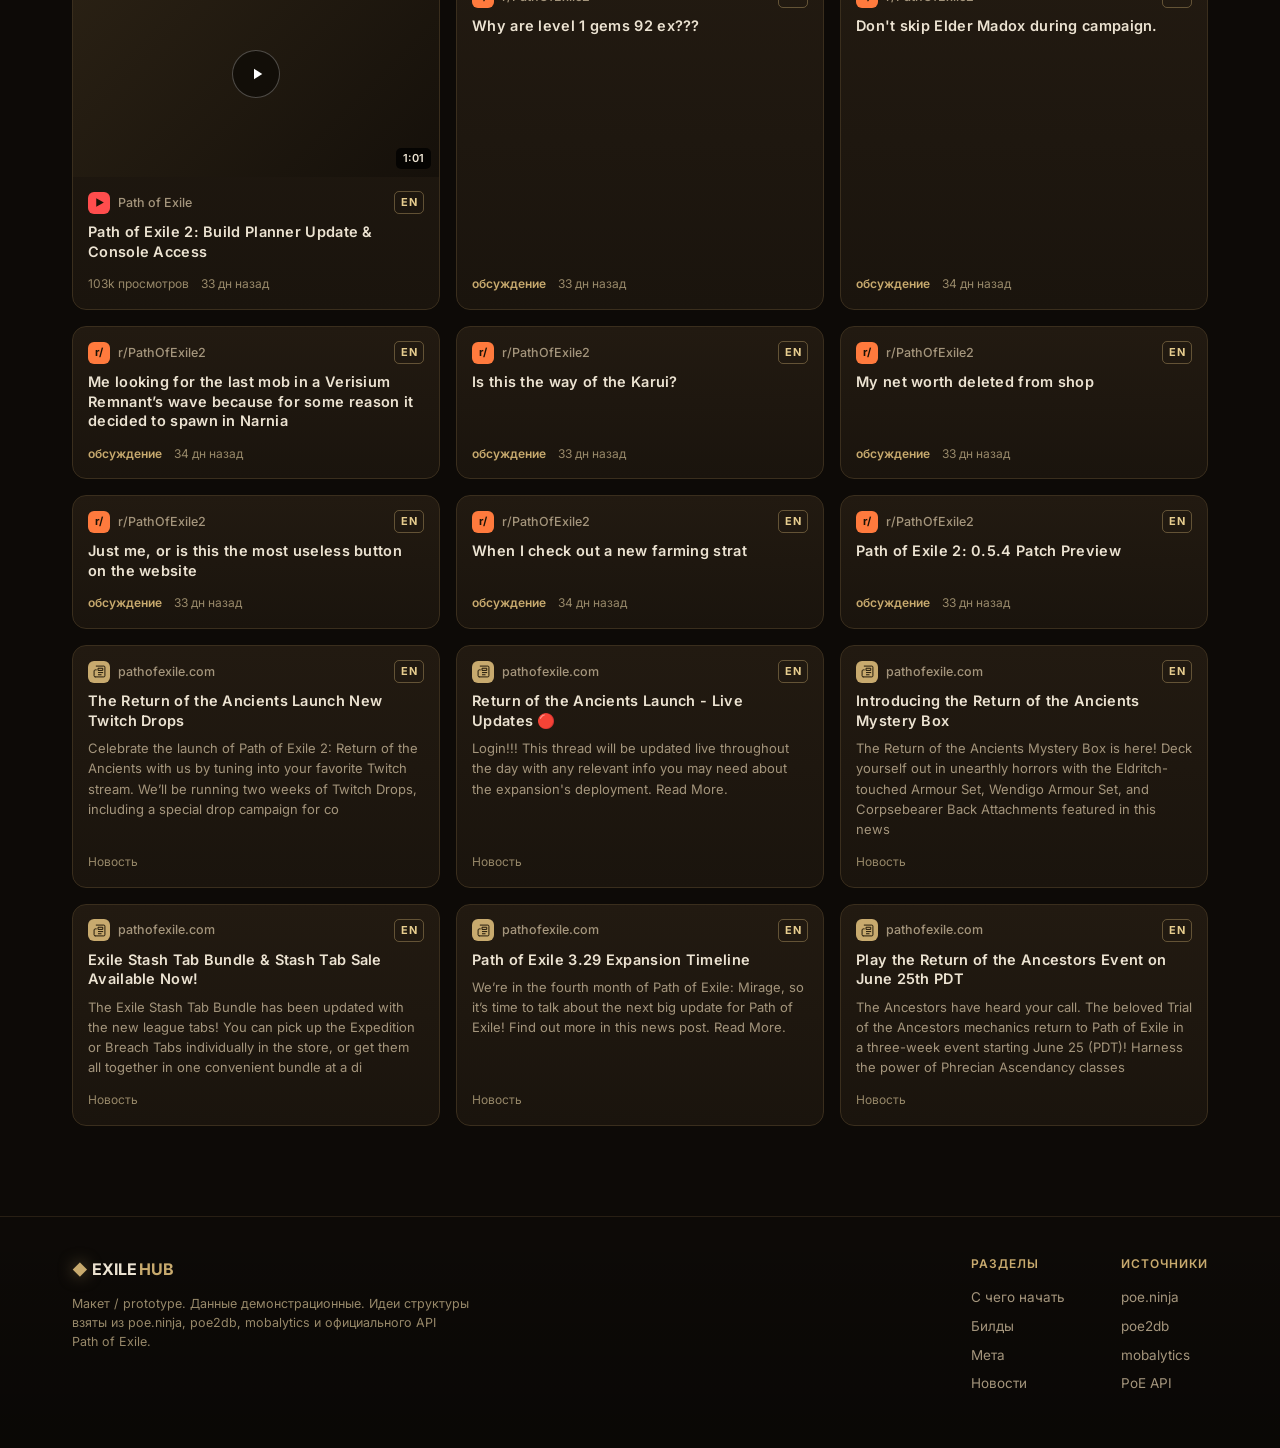
==== commit 3cb844a8: "fix(site): design audit P2 — responsive header, no horizontal scroll, polish Compact/burger header n" ====
--- a/web/index.html
+++ b/web/index.html
@@ -8,7 +8,7 @@
   <link rel="preconnect" href="https://fonts.googleapis.com" />
   <link rel="preconnect" href="https://fonts.gstatic.com" crossorigin />
   <link href="https://fonts.googleapis.com/css2?family=Cinzel:wght@500;600;700&family=Inter:wght@400;500;600;700&display=swap" rel="stylesheet" />
-  <link rel="stylesheet" href="styles.css?v=4" />
+  <link rel="stylesheet" href="styles.css?v=5" />
 </head>
 <body>
   <!-- ============ HEADER ============ -->
@@ -233,6 +233,6 @@
     </div>
   </footer>
 
-  <script src="app.js?v=4"></script>
+  <script src="app.js?v=5"></script>
 </body>
 </html>
--- a/web/styles.css
+++ b/web/styles.css
@@ -79,7 +79,7 @@
 
 .header-tools { margin-left: auto; display: flex; align-items: center; gap: 12px; }
 
-.search { display: flex; align-items: center; gap: 8px; background: var(--panel); border: 1px solid var(--line); border-radius: 10px; padding: 7px 11px; min-width: 230px; transition: .2s; }
+.search { display: flex; align-items: center; gap: 8px; background: var(--panel); border: 1px solid var(--line); border-radius: 10px; padding: 7px 11px; min-width: 150px; flex: 1 1 auto; max-width: 300px; transition: .2s; }
 .search:focus-within { border-color: var(--gold); box-shadow: 0 0 0 3px rgba(200,170,110,.12); }
 .search .ico { width: 16px; height: 16px; color: var(--faint); flex: none; }
 .search input { background: none; border: none; outline: none; color: var(--text); font-size: 13.5px; width: 100%; font-family: var(--font-b); }
@@ -218,7 +218,7 @@
 .feed-card { position: relative; display: flex; flex-direction: column; background: linear-gradient(180deg, var(--panel-2), var(--panel)); border: 1px solid var(--line); border-radius: var(--radius); overflow: hidden; transition: .18s; }
 a.feed-card:hover { border-color: var(--gold); transform: translateY(-3px); box-shadow: var(--shadow); }  /* pointer/lift only when it's a real link */
 .feed-card.is-new { border-color: rgba(92,202,191,.55); box-shadow: 0 0 0 1px rgba(92,202,191,.25), 0 18px 40px -22px rgba(92,202,191,.4); }
-.feed-card.is-new::before { content: "NEW"; position: absolute; top: 10px; left: 10px; z-index: 2; font-size: 10.5px; font-weight: 800; letter-spacing: 1px; color: #04201d; background: var(--cyan); padding: 3px 8px; border-radius: 6px; box-shadow: 0 4px 12px -2px rgba(92,202,191,.6); }
+.feed-card.is-new::before { content: "NEW"; position: absolute; top: 10px; left: 10px; z-index: 2; font-size: 11px; font-weight: 800; letter-spacing: 1px; color: #04201d; background: var(--cyan); padding: 3px 8px; border-radius: 6px; box-shadow: 0 4px 12px -2px rgba(92,202,191,.6); }
 
 .thumb { position: relative; aspect-ratio: 16/9; background: linear-gradient(135deg, #2a2114, #15100a); display: grid; place-items: center; overflow: hidden; }
 .thumb-emoji { font-size: 40px; opacity: .8; }
@@ -235,7 +235,7 @@
 .src-badge { width: 22px; height: 22px; border-radius: 6px; display: grid; place-items: center; font-size: 11px; font-weight: 700; color: #1a1206; flex: none; }
 .src-yt { background: #ff4d4d; } .src-reddit { background: #ff7a3d; } .src-news { background: var(--gold); }  /* glyphs inherit dark #1a1206 from .src-badge → 5.7:1 / 7.1:1 (white failed AA) */
 .src-name { color: var(--muted); font-weight: 500; }
-.lang-pill { margin-left: auto; font-size: 10px; font-weight: 700; letter-spacing: .5px; padding: 2px 6px; border-radius: 5px; border: 1px solid var(--line); color: var(--muted); }
+.lang-pill { margin-left: auto; font-size: 11px; font-weight: 700; letter-spacing: .5px; padding: 2px 6px; border-radius: 5px; border: 1px solid var(--line); color: var(--muted); }
 .lang-pill.ru { color: #8fb4ff; border-color: rgba(143,180,255,.4); }
 .lang-pill.en { color: var(--gold-br); border-color: rgba(200,170,110,.4); }
 .feed-title { font-family: var(--font-b); font-weight: 600; font-size: 14.5px; line-height: 1.35; color: var(--text); }
@@ -268,12 +268,12 @@
 
 /* compact digest on regular video cards */
 .digest-mini { margin-top: 2px; border-top: 1px dashed var(--line); padding-top: 9px; display: flex; flex-direction: column; gap: 7px; }
-.digest-mini-label { color: var(--cyan); font-size: 10px; font-weight: 800; letter-spacing: 1px; text-transform: uppercase; }
+.digest-mini-label { color: var(--cyan); font-size: 11px; font-weight: 800; letter-spacing: 1px; text-transform: uppercase; }
 .digest-mini-tldr { font-size: 12.5px; color: var(--text); margin: 0; line-height: 1.45; display: -webkit-box; -webkit-line-clamp: 3; -webkit-box-orient: vertical; overflow: hidden; }
 .digest-points.mini { padding-left: 16px; }
 .digest-points.mini li { font-size: 12px; }
 .mini-tags { display: flex; flex-wrap: wrap; gap: 5px; }
-.mini-tag { font-size: 10.5px; padding: 2px 7px; border-radius: 999px; background: rgba(92,202,191,.1); color: var(--cyan); border: 1px solid rgba(92,202,191,.25); }
+.mini-tag { font-size: 11px; padding: 2px 7px; border-radius: 999px; background: rgba(92,202,191,.1); color: var(--cyan); border: 1px solid rgba(92,202,191,.25); }
 
 /* ---------- ARTICLES ---------- */
 .articles-grid { display: grid; grid-template-columns: repeat(auto-fill, minmax(320px, 1fr)); gap: 16px; }
@@ -313,7 +313,7 @@
   .roadmap { grid-template-columns: repeat(2, 1fr); }
   .meta-grid { grid-template-columns: 1fr; }
 }
-@media (max-width: 720px) {
+@media (max-width: 1024px) {   /* compact header up to tablet-landscape: full desktop header (~1060px) overflows below ~1104px → horizontal scroll */
   .nav { position: absolute; top: 64px; left: 0; right: 0; flex-direction: column; gap: 0; background: var(--bg-2); border-bottom: 1px solid var(--line); padding: 8px; transform: translateY(-200%); transition: .25s; }
   .nav.open { transform: translateY(0); }
   .nav a { padding: 12px; border-radius: 8px; }
@@ -324,10 +324,12 @@
   .league-strip .sample-tag { margin-left: 8px; }
   .feed-card.featured { flex-direction: column; }
   .feed-card.featured .thumb { width: 100%; aspect-ratio: 16/9; }
+  body { background-attachment: scroll; }  /* fixed multi-gradient bg causes repaint jank on mobile/tablet scroll */
 }
 @media (max-width: 460px) {
   .roadmap { grid-template-columns: 1fr; }
   .tier-row { grid-template-columns: 46px 1fr; }
+  .bar-row { grid-template-columns: 92px 1fr 76px; gap: 8px; }  /* was 130px…78px → progress bar squished to ~53px on phones */
 }
 
 /* ---------- A11Y: keyboard focus ---------- */
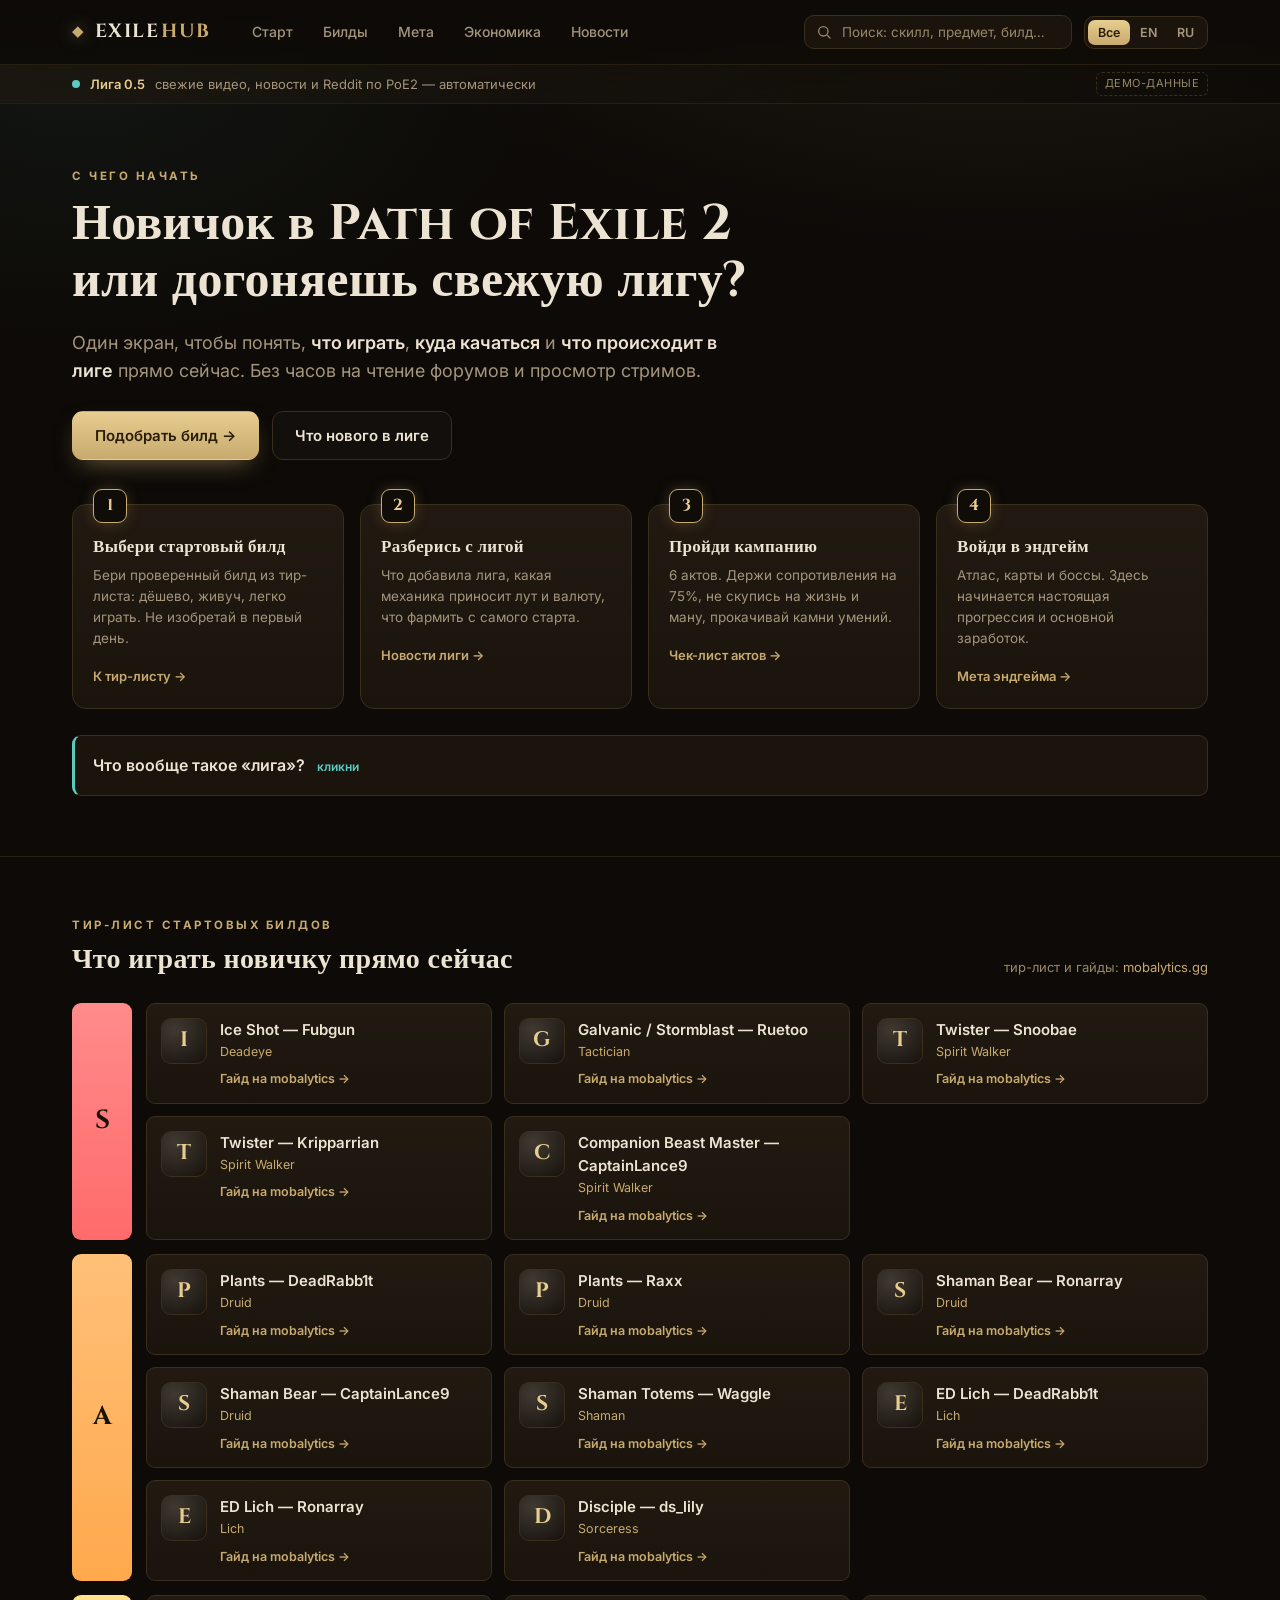
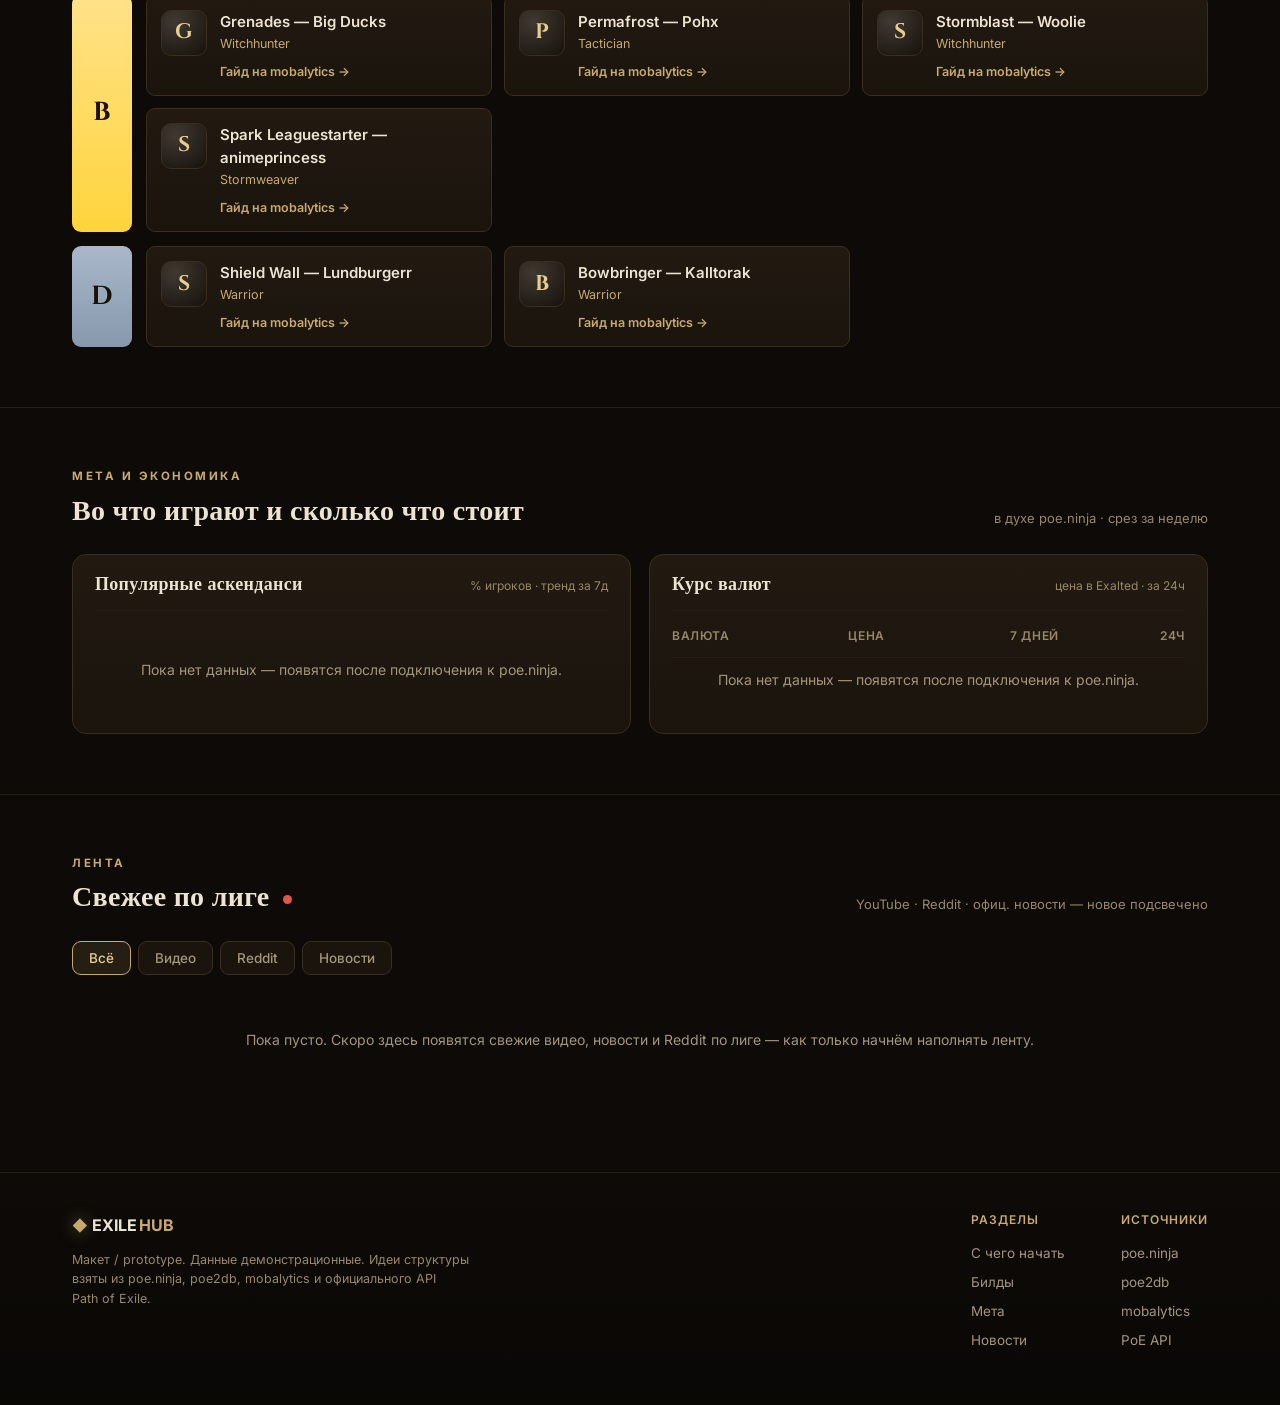
==== commit 2cb97f8a: "chore(content): clear demo data — empty pre-launch site Work hasn't started, so remove all placehold" ====
--- a/web/index.html
+++ b/web/index.html
@@ -8,7 +8,7 @@
   <link rel="preconnect" href="https://fonts.googleapis.com" />
   <link rel="preconnect" href="https://fonts.gstatic.com" crossorigin />
   <link href="https://fonts.googleapis.com/css2?family=Cinzel:wght@500;600;700&family=Inter:wght@400;500;600;700&display=swap" rel="stylesheet" />
-  <link rel="stylesheet" href="styles.css?v=5" />
+  <link rel="stylesheet" href="styles.css?v=6" />
 </head>
 <body>
   <!-- ============ HEADER ============ -->
@@ -233,6 +233,6 @@
     </div>
   </footer>
 
-  <script src="app.js?v=5"></script>
+  <script src="app.js?v=6"></script>
 </body>
 </html>
--- a/web/styles.css
+++ b/web/styles.css
@@ -308,6 +308,9 @@
 
 .hidden { display: none !important; }
 
+/* pre-launch empty state (feed grid, meta panels, tables) */
+.empty-state { grid-column: 1 / -1; color: var(--muted); font-size: 14px; text-align: center; padding: 32px 16px; margin: 0; }
+
 /* ---------- RESPONSIVE ---------- */
 @media (max-width: 960px) {
   .roadmap { grid-template-columns: repeat(2, 1fr); }
